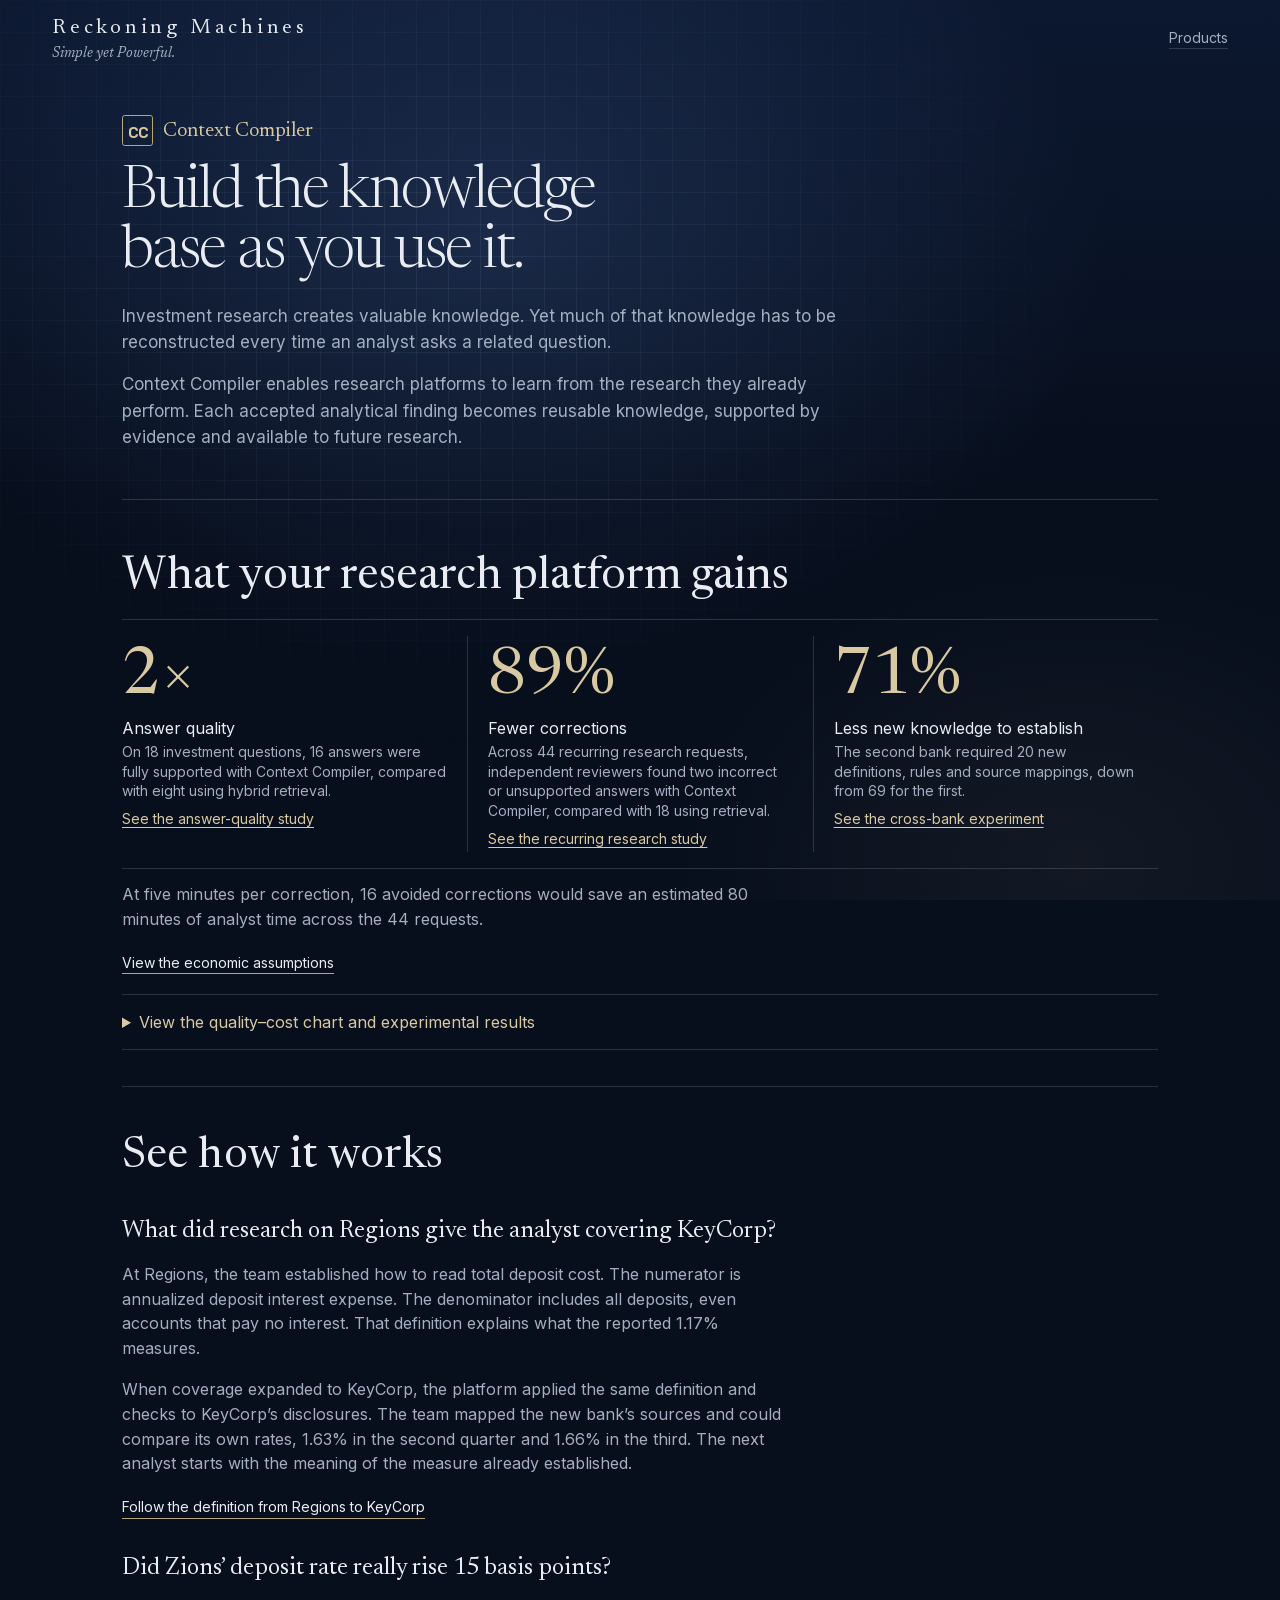
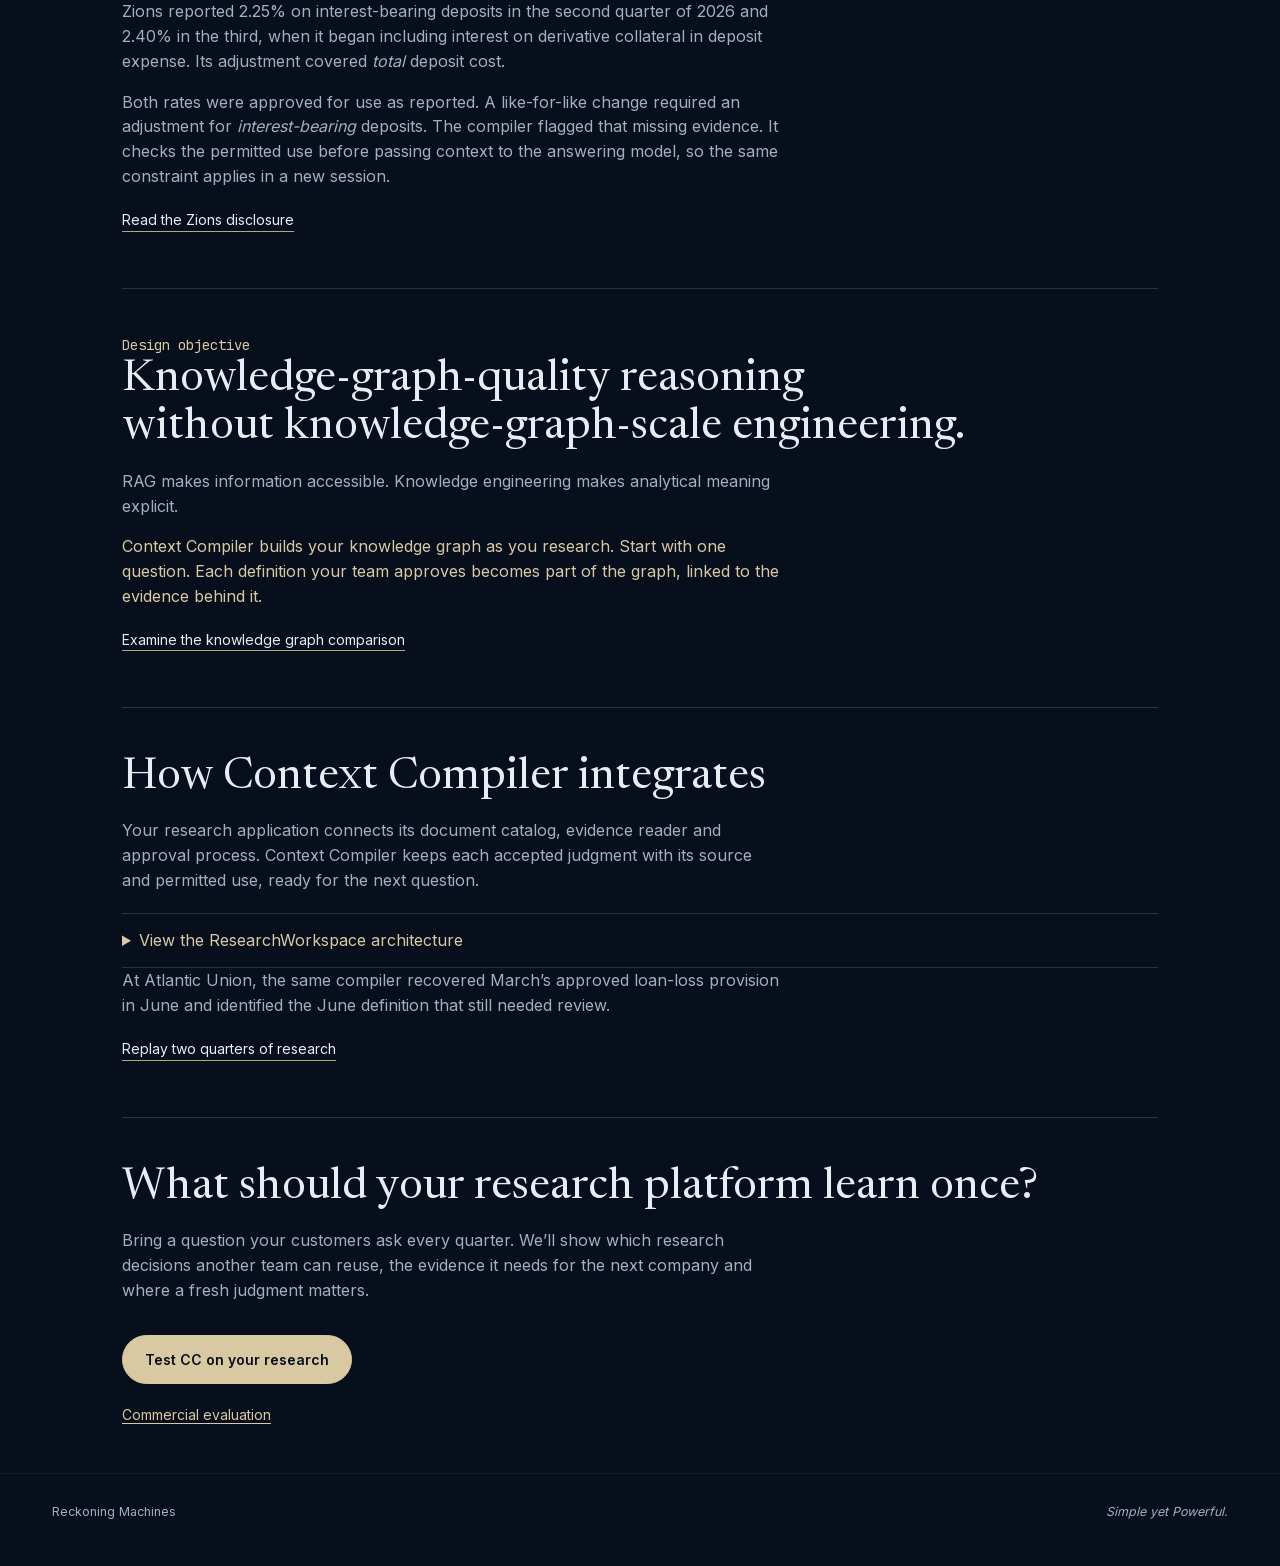
==== compiler/index.html @ 998b1904 "Clarify how accepted research findings become reusable knowledge" ====
<!doctype html>
<html lang="en">
<head>
    <meta charset="utf-8">
    <meta name="viewport" content="width=device-width, initial-scale=1">
    <title>Context Compiler | Reckoning Machines</title>
    <meta name="description" content="Context Compiler keeps the definitions your analysts approve with the evidence behind them, so the next analyst can use that work on a new question.">
    <link rel="canonical" href="https://reckoningmachines.com/compiler/">
    <link rel="stylesheet" href="/styles.css">
    <link rel="stylesheet" href="/compiler/compiler.css?v=graph">
    <link rel="icon" href="/favicon.svg" type="image/svg+xml">
</head>
<body class="compiler-page">
    <a class="skip" href="#main">Skip to content</a>
    <header class="top"><div class="container top-inner">
        <div><a class="wordmark" href="/">Reckoning Machines</a><p class="brand-motto">Simple yet Powerful.</p></div>
        <nav class="top-nav" aria-label="Primary"><a href="/#built">Products</a></nav>
    </div></header>
    <main id="main" class="container compiler-brief">
        <header class="compiler-hero brief-hero" id="platform">
            <p class="compiler-product-name"><span class="cc-mark" aria-hidden="true">cc</span> Context Compiler</p>
            <h1>Build the knowledge base as you use it.</h1>
            <p class="compiler-intro">Investment research creates valuable knowledge. Yet much of that knowledge has to be reconstructed every time an analyst asks a related question.</p>
            <p class="compiler-intro">Context Compiler enables research platforms to learn from the research they already perform. Each accepted analytical finding becomes reusable knowledge, supported by evidence and available to future research.</p>
        </header>

        <section class="compiler-section api-results" id="evidence">
            <h2>What your research platform gains</h2>
            <ul class="benchmark-highlights">
                <li><strong>2×</strong>Answer quality<span>On 18 investment questions, 16 answers were fully supported with Context Compiler, compared with eight using hybrid retrieval. <a href="/compiler/results/#downstream-benchmark">See the answer-quality study</a></span></li>
                <li><strong>89%</strong>Fewer corrections<span>Across 44 recurring research requests, independent reviewers found two incorrect or unsupported answers with Context Compiler, compared with 18 using retrieval. <a href="/compiler/results/#direct-api">See the recurring research study</a></span></li>
                <li id="reuse"><strong>71%</strong>Less new knowledge to establish<span>The second bank required 20 new definitions, rules and source mappings, down from 69 for the first. <a href="/compiler/results/#recurring">See the cross-bank experiment</a></span></li>
            </ul>
            <p>At five minutes per correction, 16 avoided corrections would save an estimated 80 minutes of analyst time across the 44 requests.</p>
            <a class="text-link" href="/compiler/evaluation/#analyst-time">View the economic assumptions</a>
            <details class="method-note">
                <summary>View the quality–cost chart and experimental results</summary>
                <figure class="benchmark">
                    <a href="/compiler/analytical-context-quality-cost.svg"><img src="/compiler/analytical-context-quality-cost.svg" loading="lazy" width="590" height="395" alt="At high reasoning effort, Context Compiler achieved 92% fully supported answers at $0.068 per answer. Retrieval achieved 80% at $0.062 and 78% at $0.095. At medium effort, Context Compiler achieved 86% at $0.054."></a>
                    <figcaption>Four observed configurations. Costs cover model inference only.</figcaption>
                </figure>
                <ul class="data-links"><li><a href="/compiler/results/#analytical-context">Answer quality and inference cost</a></li><li><a href="/compiler/results/#recurring">Cross-bank reuse results</a></li><li><a href="/compiler/playground/">Explore source authority across two banks</a></li></ul>
            </details>
        </section>

        <section class="compiler-section" id="examples">
            <h2>See how it works</h2>
            <h3>What did research on Regions give the analyst covering KeyCorp?</h3>
            <p>At Regions, the team established how to read total deposit cost. The numerator is annualized deposit interest expense. The denominator includes all deposits, even accounts that pay no interest. That definition explains what the reported 1.17% measures.</p>
            <p>When coverage expanded to KeyCorp, the platform applied the same definition and checks to KeyCorp’s disclosures. The team mapped the new bank’s sources and could compare its own rates, 1.63% in the second quarter and 1.66% in the third. The next analyst starts with the meaning of the measure already established.</p>
            <a class="text-link" href="/compiler/playground/?replay=regions-cost-2026-11-22#regions-cost-2026-11-22">Follow the definition from Regions to KeyCorp</a>

            <h3 id="deposit-rates">Did Zions’ deposit rate really rise 15 basis points?</h3>
            <p>Zions reported 2.25% on interest-bearing deposits in the second quarter of 2026 and 2.40% in the third, when it began including interest on derivative collateral in deposit expense. Its adjustment covered <em>total</em> deposit cost.</p>
            <p>Both rates were approved for use as reported. A like-for-like change required an adjustment for <em>interest-bearing</em> deposits. The compiler flagged that missing evidence. It checks the permitted use before passing context to the answering model, so the same constraint applies in a new session.</p>
            <a class="text-link" href="https://www.sec.gov/Archives/edgar/data/109380/000010938026000127/zions-20260930.htm">Read the Zions disclosure</a>
        </section>

        <section class="compiler-section" id="approaches">
            <p class="label">Design objective</p>
            <h2>Knowledge-graph-quality reasoning without knowledge-graph-scale engineering.</h2>
            <p>RAG makes information accessible. Knowledge engineering makes analytical meaning explicit.</p>
            <p class="graph-proposition">Context Compiler builds your knowledge graph as you research. Start with one question. Each definition your team approves becomes part of the graph, linked to the evidence behind it.</p>
            <a class="text-link" href="/compiler/results/#graph">Examine the knowledge graph comparison</a>
        </section>

        <section class="compiler-section" id="knowledge">
            <h2>How Context Compiler integrates</h2>
            <p>Your research application connects its document catalog, evidence reader and approval process. Context Compiler keeps each accepted judgment with its source and permitted use, ready for the next question.</p>
            <details class="method-note">
                <summary>View the ResearchWorkspace architecture</summary>
                <object class="workspace-schematic" type="image/svg+xml" data="/compiler/research-workspace.svg#interface" role="img" aria-label="ResearchWorkspace integration. Research agents call propose() to bind an interpretation to evidence and permitted use. After host approval, admit() validates the decision and persists accepted knowledge under the same domain pack. In a later session, derive() rebuilds native assertions and evidence links. compile() returns approved context for downstream reasoning or identifies a missing definition for further acquisition.">
                    <a href="/compiler/research-workspace.svg">View the ResearchWorkspace interface</a>
                </object>
                <a class="text-link" href="/compiler/how-it-works/#developer-integration">Developer integration</a>
            </details>
            <p id="atlantic-union">At Atlantic Union, the same compiler recovered March’s approved loan-loss provision in June and identified the June definition that still needed review.</p>
            <a class="text-link" href="/compiler/atlantic-union/">Replay two quarters of research</a>
        </section>

        <section class="compiler-section cta-band" id="opportunity">
            <h2>What should your research platform learn once?</h2>
            <p>Bring a question your customers ask every quarter. We’ll show which research decisions another team can reuse, the evidence it needs for the next company and where a fresh judgment matters.</p>
            <a class="brass-button" href="mailto:jedgore@reckoningmachines.com?subject=Context%20Compiler%20evaluation">Test CC on your research</a>
            <ul class="data-links"><li><a href="/compiler/evaluation/">Commercial evaluation</a></li></ul>
        </section>

    </main>
    <footer><div class="container foot-inner"><a href="/">Reckoning Machines</a><em>Simple yet Powerful.</em></div></footer>
</body>
</html>
---- styles.css ----
/* reckoningmachines.com, the company page. The same drafting surface as irisos.dev: a midnight ground, construction
   lines that fade into darkness, the hero lit, everything after it quiet. Brass is used once, on the contact button. */
:root {
    --midnight: #070e1c;
    --midnight-2: #0c1830;
    --ink: #e9edf3;
    --ink-dim: #a3afc0;
    --ink-mute: #66748a;
    --line: rgba(233, 237, 243, 0.16);
    --line-soft: rgba(233, 237, 243, 0.06);
    --construction: rgba(170, 196, 232, 0.10);
    --brass: #d9c9a3;
    --brass-2: #b8a77e;
    --font-serif: 'Newsreader', 'Iowan Old Style', Georgia, 'Times New Roman', serif;
    --font-sans: 'Inter', -apple-system, BlinkMacSystemFont, 'Segoe UI', sans-serif;
    --font-mono: 'JetBrains Mono', ui-monospace, SFMono-Regular, Menlo, monospace;
    --max-w: 1240px;
}
*, *::before, *::after { box-sizing: border-box; margin: 0; padding: 0; }
html { -webkit-text-size-adjust: 100%; overflow-x: clip; scroll-behavior: smooth; }
body {
    font-family: var(--font-sans); color: var(--ink); background: var(--midnight); line-height: 1.55;
    -webkit-font-smoothing: antialiased; min-height: 100vh; position: relative; overflow-x: clip;
}
/* the drafting surface: the grid is masked so it is brightest where the hero copy sits and gone by the first fold */
body::before {
    content: ""; position: fixed; inset: 0; z-index: -2; pointer-events: none;
    background-image: linear-gradient(var(--construction) 1px, transparent 1px), linear-gradient(90deg, var(--construction) 1px, transparent 1px);
    background-size: 32px 32px;
    -webkit-mask-image: radial-gradient(900px 620px at 34% 30%, rgba(0, 0, 0, 0.9), rgba(0, 0, 0, 0.35) 45%, transparent 78%);
    mask-image: radial-gradient(900px 620px at 34% 30%, rgba(0, 0, 0, 0.9), rgba(0, 0, 0, 0.35) 45%, transparent 78%);
}
body::after {
    content: ""; position: fixed; inset: 0; z-index: -3; pointer-events: none;
    background:
        radial-gradient(1000px 700px at 38% 26%, rgba(72, 106, 168, 0.26), transparent 62%),
        radial-gradient(700px 520px at 84% 96%, rgba(217, 201, 163, 0.06), transparent 60%),
        linear-gradient(180deg, var(--midnight-2), var(--midnight) 55%);
}
a { color: inherit; text-decoration: none; }
img { display: block; max-width: 100%; height: auto; }
.container { max-width: var(--max-w); margin: 0 auto; padding: 0 32px; }
.sr-only { position: absolute; width: 1px; height: 1px; overflow: hidden; clip: rect(0 0 0 0); white-space: nowrap; }
.skip { position: absolute; left: -9999px; top: 8px; background: var(--brass); color: var(--midnight); padding: 8px 12px; z-index: 10; }
.skip:focus { left: 12px; }

/* header: quiet */
.top { position: absolute; top: 0; left: 0; right: 0; z-index: 5; }
.top-inner { display: flex; align-items: center; justify-content: space-between; gap: 24px; height: 76px; }
.wordmark { font-family: var(--font-serif); font-size: 21px; letter-spacing: 0.18em; color: var(--ink); white-space: nowrap; }
.brand-motto { font-family: var(--font-serif); font-style: italic; font-size: 14px; line-height: 1.2; color: var(--ink-dim); }
.top-nav { display: flex; align-items: center; gap: 28px; font-size: 13px; color: var(--ink-dim); }
.top-nav a:hover { color: var(--ink); }
.top-nav .cta { border: 1px solid var(--line); padding: 9px 16px; border-radius: 999px; color: var(--ink); }
.top-nav .cta:hover { border-color: var(--brass); color: var(--brass); }

/* hero: lit, high and left */
.hero { padding: 188px 0 96px; overflow-x: clip; }
.hero-copy { max-width: 820px; }
.eyebrow { font-family: var(--font-mono); font-size: 11px; letter-spacing: 0.18em; text-transform: uppercase; color: var(--ink-mute); margin-bottom: 22px; }
.hero .eyebrow { font-family: var(--font-serif); font-style: italic; font-weight: 300; font-size: 18px; letter-spacing: 0.01em; text-transform: none; color: var(--brass-2); }
.hero h1 { font-family: var(--font-serif); font-weight: 300; font-size: clamp(50px, 6.6vw, 96px); line-height: 0.98; letter-spacing: -0.025em; color: var(--ink); }
.lede { margin-top: 28px; max-width: 42ch; font-family: var(--font-serif); font-weight: 300; font-size: clamp(20px, 2vw, 25px); line-height: 1.38; color: var(--ink-dim); }
.hero-detail { margin-top: 16px; max-width: 57ch; color: var(--ink-dim); }
.hero-link { display: inline-block; margin-top: 34px; font-size: 14px; color: var(--ink); border-bottom: 1px solid var(--line); padding-bottom: 3px; }
.hero-link:hover { border-color: var(--brass); color: var(--brass); }

/* the movements after the hero: quiet, one idea each */
.movement { padding: 104px 0; border-top: 1px solid var(--line-soft); }
.movement h2 { font-family: var(--font-serif); font-weight: 300; font-size: clamp(34px, 4.2vw, 56px); line-height: 1.04; letter-spacing: -0.02em; color: var(--ink); max-width: 20ch; }
.movement .intro { margin-top: 22px; max-width: 62ch; font-size: 16.5px; color: var(--ink-dim); }
.movement p { font-size: 16.5px; color: var(--ink-dim); }

/* advisory: two audiences side by side */
.columns { display: grid; grid-template-columns: repeat(2, minmax(0, 1fr)); gap: 40px 56px; margin-top: 56px; }
.column h3 { font-family: var(--font-serif); font-weight: 400; font-size: 24px; letter-spacing: -0.01em; color: var(--ink); padding-top: 18px; border-top: 1px solid var(--line); }
.column p { margin-top: 14px; }

/* point of view: a paragraph and one line set apart */
.pov-body { margin-top: 26px; max-width: 68ch; }
.pull { margin-top: 44px; padding: 28px 0 0 28px; border-left: 1px solid var(--brass-2); max-width: 30ch;
    font-family: var(--font-serif); font-weight: 300; font-style: italic; font-size: clamp(24px, 2.6vw, 34px); line-height: 1.25; color: var(--ink); }

/* writing: recent posts as a ruled list */
.posts { list-style: none; margin-top: 48px; border-top: 1px solid var(--line); }
.posts li { border-bottom: 1px solid var(--line-soft); }
.posts a { display: grid; grid-template-columns: 120px minmax(0, 1fr); gap: 8px 32px; padding: 22px 0; align-items: baseline; }
.posts a:hover .post-title { color: var(--brass); }
.post-date { font-family: var(--font-mono); font-size: 11px; letter-spacing: 0.14em; text-transform: uppercase; color: var(--ink-mute); }
.post-title { font-family: var(--font-serif); font-weight: 400; font-size: 23px; letter-spacing: -0.01em; line-height: 1.2; color: var(--ink); transition: color 0.15s; }
.post-sub { grid-column: 2; font-size: 15px; color: var(--ink-dim); margin-top: 2px; }
.posts-link { display: inline-block; margin-top: 28px; font-size: 14px; color: var(--ink); border-bottom: 1px solid var(--line); padding-bottom: 3px; }
.posts-link:hover { border-color: var(--brass); color: var(--brass); }

/* the worked inquiry lives on its own page, linked from Writing */
.case-hero { padding: 152px 0 80px; }
.case-hero .container { max-width: 1050px; }
.case-back { display: inline-block; margin-bottom: 52px; font-size: 13px; color: var(--ink-dim); border-bottom: 1px solid var(--line); padding-bottom: 3px; }
.case-back:hover { color: var(--brass); border-color: var(--brass); }
.case-hero h1 { max-width: 20ch; font-family: var(--font-serif); font-weight: 300; font-size: clamp(46px, 6vw, 82px); line-height: 1.02; letter-spacing: -0.025em; }
.case-nowrap { white-space: nowrap; }
.case-lede { max-width: 62ch; margin-top: 28px; font-family: var(--font-serif); font-size: clamp(21px, 2vw, 26px); line-height: 1.38; color: var(--ink-dim); }
.case-note { max-width: 62ch; margin-top: 24px; font-size: 13px; color: var(--ink-mute); }
.case-section { padding: 80px 0; border-top: 1px solid var(--line-soft); }
.case-prose { max-width: 760px; }
.case-prose h2 { max-width: 20ch; font-family: var(--font-serif); font-weight: 300; font-size: clamp(34px, 4vw, 52px); line-height: 1.08; letter-spacing: -0.02em; }
.case-prose p:not(.eyebrow) { margin-top: 22px; font-size: 16.5px; color: var(--ink-dim); }
.case-images { display: grid; grid-template-columns: repeat(2, minmax(0, 1fr)); gap: 32px; margin-top: 48px; }
.case-figure { min-width: 0; overflow: hidden; border: 1px solid var(--line); border-radius: 3px; background: #f3f1ea; }
.case-figure img { width: 100%; }
.case-figure figcaption { min-height: 130px; padding: 18px 20px 20px; background: var(--midnight-2); font-size: 14px; color: var(--ink-dim); }
.case-figure figcaption span { display: block; margin-bottom: 8px; font-family: var(--font-mono); font-size: 10.5px; letter-spacing: 0.12em; text-transform: uppercase; color: var(--ink-mute); }
.case-questions { display: grid; grid-template-columns: repeat(2, minmax(0, 1fr)); gap: 44px 64px; margin-top: 52px; }
.case-questions > div { border-top: 1px solid var(--line); padding-top: 20px; }
.case-questions h3 { font-family: var(--font-serif); font-size: 25px; font-weight: 400; }
.case-questions ol { margin-top: 16px; padding-left: 26px; color: var(--ink-dim); }
.case-questions li { padding-left: 4px; margin-bottom: 14px; font-size: 15.5px; }
.case-questions li::marker { font-family: var(--font-mono); font-size: 12px; color: var(--brass-2); }
.case-close { max-width: 760px; margin-top: 52px; padding-left: 24px; border-left: 1px solid var(--brass-2); font-size: 17px; color: var(--ink-dim); }
.case-close strong { color: var(--ink); font-weight: 600; }

/* built here: two cards, each with one plate */
.cards { display: grid; grid-template-columns: repeat(2, minmax(0, 1fr)); gap: 48px 40px; margin-top: 56px; }
.compiler-feature h3, .card h3 { font: 400 clamp(32px, 3.2vw, 44px)/1.1 var(--font-serif); }
.card h3 { margin-top: 26px; }
.card p { margin-top: 12px; }
.card .card-tagline { font-family: var(--font-serif); font-weight: 400; font-size: 24px; line-height: 1.2; color: var(--ink); }
.card-list { list-style: none; margin-top: 12px; padding: 0; }
.card-list li { position: relative; padding-left: 18px; margin-top: 8px; }
.card-list li::before { content: ""; position: absolute; left: 0; top: 0.62em; width: 6px; height: 6px; border-radius: 50%; background: var(--brass); }
.card-steps li { padding-left: 0; }
.card-steps li::before { display: none; }
.card-steps .step { display: block; font-family: var(--font-mono); font-size: 11px; letter-spacing: 0.14em; text-transform: uppercase; color: var(--ink-mute); margin-bottom: 2px; }
.status { margin-top: 14px; font-family: var(--font-mono); font-size: 11px; letter-spacing: 0.14em; text-transform: uppercase; color: var(--ink-mute); }
.card p a { border-bottom: 1px solid var(--line); padding-bottom: 1px; }
.card p a:hover { border-color: var(--brass); color: var(--brass); }
.card-link { display: inline-block; margin-top: 16px; margin-right: 24px; font-size: 14px; color: var(--ink); border-bottom: 1px solid var(--line); padding-bottom: 3px; }
.card-link:hover { border-color: var(--brass); color: var(--brass); }

/* the plate: a cream frame around a real screenshot, lit from behind */
.plate { position: relative; border: 1px solid var(--line); background: #f3f1ea; border-radius: 3px; overflow: hidden;
    box-shadow: 0 0 0 1px rgba(7, 14, 28, 0.6), 0 40px 100px rgba(0, 0, 0, 0.55), 0 0 80px rgba(120, 150, 210, 0.10); }
.plate-window { overflow: hidden; }
.plate-window img { width: 100%; height: 100%; object-fit: cover; object-position: left top; }
.plate-iris .plate-window { aspect-ratio: 3454 / 1540; }
.plate-arh .plate-window { aspect-ratio: 3366 / 1500; }
.plate-label { display: flex; justify-content: space-between; gap: 16px; padding: 10px 16px; background: var(--midnight-2); border-top: 1px solid var(--line-soft);
    font-family: var(--font-mono); font-size: 10.5px; letter-spacing: 0.18em; text-transform: uppercase; color: var(--ink-mute); }

/* about and contact */
.about-grid { display: grid; grid-template-columns: 168px minmax(0, 1fr); gap: 28px 44px; align-items: center; margin-top: 36px; }
.portrait { width: 168px; height: 168px; border-radius: 50%; border: 1px solid var(--line); box-shadow: 0 0 0 6px rgba(233, 237, 243, 0.03), 0 24px 60px rgba(0, 0, 0, 0.5); }
.about-body { max-width: 62ch; }
.contact-body { margin-top: 22px; max-width: 54ch; }
.brass-button { display: inline-block; margin-top: 32px; font-size: 14px; font-weight: 600; color: var(--midnight); background: var(--brass); border: 1px solid var(--brass); border-radius: 999px; padding: 13px 22px; white-space: nowrap; }
.brass-button:hover { background: #e8dcbf; }

/* footer */
footer { border-top: 1px solid var(--line-soft); padding: 28px 0 44px; font-size: 12.5px; color: var(--ink-mute); }
.foot-inner { display: flex; flex-wrap: wrap; justify-content: space-between; gap: 12px 24px; }
.foot-links { display: flex; flex-wrap: wrap; gap: 22px; }
.foot-links a:hover { color: var(--ink); }

@media (max-width: 900px) {
    .columns, .cards { grid-template-columns: minmax(0, 1fr); }
    .case-images { grid-template-columns: minmax(0, 1fr); }
    .hero { padding: 150px 0 80px; }
    .movement { padding: 84px 0; }
}
@media (max-width: 640px) {
    .container { padding: 0 20px; }
    .top-inner { height: 64px; }
    .top-nav { gap: 14px; font-size: 12px; }
    .top-nav .anchor { display: none; }
    .wordmark { font-size: 17px; letter-spacing: 0.14em; }
    .hero { padding: 118px 0 64px; }
    .hero h1 { font-size: clamp(40px, 12vw, 56px); }
    .movement { padding: 64px 0; }
    .pull { padding-left: 20px; }
    .about-grid { grid-template-columns: minmax(0, 1fr); gap: 24px; }
    .portrait { width: 128px; height: 128px; }
    .posts a { grid-template-columns: minmax(0, 1fr); gap: 6px; padding: 18px 0; }
    .post-sub { grid-column: 1; }
    .post-title { font-size: 20px; }
    .plate-iris .plate-window, .plate-arh .plate-window { aspect-ratio: 4 / 3; }
    .plate-label { flex-direction: column; gap: 2px; }
    .brass-button { display: block; text-align: center; }
    .case-hero { padding: 118px 0 64px; }
    .case-back { margin-bottom: 42px; }
    .case-section { padding: 64px 0; }
    .case-questions { grid-template-columns: minmax(0, 1fr); gap: 28px; }
    .case-figure figcaption { min-height: 0; }
}
@media (prefers-reduced-motion: no-preference) {
    .hero-copy { animation: rise 0.9s cubic-bezier(0.2, 0.7, 0.2, 1) both; }
    @keyframes rise { from { opacity: 0; transform: translateY(14px); } to { opacity: 1; transform: none; } }
}

/* Feature the compiler above the two product workspaces. */
.compiler-feature {
    display: grid; grid-template-columns: minmax(0, 0.85fr) minmax(0, 1.65fr); align-items: center;
    gap: clamp(24px, 3.5vw, 48px); border-block: 1px solid var(--line); padding: 40px 0; margin-top: 40px;
}
.compiler-feature h3 a:hover { color: var(--brass); }
.compiler-copy p { margin-top: 14px; }
.compiler-copy .compiler-tagline { margin-top: 5px; font: italic 400 24px/1.2 var(--font-serif); color: var(--brass); }
.compiler-drawing { border: 1px solid var(--line); border-radius: 3px; background: #091828; }
.compiler-drawing > a, .compiler-drawing img { display: block; width: 100%; }
.compiler-drawing > a { cursor: zoom-in; }
.compiler-stages { display: grid; grid-template-columns: repeat(3, minmax(0, 1fr)); border-block: 1px solid var(--line); }
.compiler-stages > div { padding: 16px clamp(12px, 1.4vw, 20px); }
.compiler-stages > div + div { border-left: 1px solid var(--line); }
.compiler-stages dt { font: 500 14px/1.4 var(--font-mono); text-transform: uppercase; letter-spacing: 0.06em; color: var(--brass); }
.compiler-stages dd { margin-top: 6px; font-size: 15px; line-height: 1.45; color: var(--ink); }
.compiler-drawing .compiler-caption { padding: 16px clamp(12px, 1.4vw, 20px); font-size: 15px; }
.compiler-caption strong, .compiler-caption code { color: var(--ink); }
.compiler-caption code { font: 14px var(--font-mono); }
@media (max-width: 900px) {
    .compiler-feature { grid-template-columns: 1fr; gap: 24px; }
    .compiler-copy { max-width: 66ch; }
}
@media (max-width: 540px) {
    .compiler-stages { grid-template-columns: 1fr; }
    .compiler-stages > div { display: grid; grid-template-columns: 8ch minmax(0, 1fr); align-items: baseline; gap: 18px; padding: 12px 14px; }
    .compiler-stages > div + div { border-left: 0; border-top: 1px solid var(--line-soft); }
    .compiler-stages dd { margin: 0; }
}
---- compiler/compiler.css ----
@import url("/fonts/fonts.css");

.compiler-page main { max-width: 1100px; }
.compiler-page .top-nav { font-size: 14px; }
.compiler-page .top-nav a, .demo-nav a { border-bottom: 1px solid var(--line); }
.compiler-hero, .demo-hero { padding: 152px 0 64px; }
.compiler-page h1, .compiler-page h2, .compiler-page h3 { font-family: var(--font-serif); font-weight: 400; }
.compiler-page h1 { max-width: 21ch; font-size: clamp(46px, 7vw, 88px); font-weight: 300; line-height: 1.03; letter-spacing: -0.035em; }
.compiler-deck { font: italic 300 clamp(24px, 3vw, 37px)/1.18 var(--font-serif); color: var(--brass); margin: 20px 0 28px; max-width: 35ch; }
.compiler-intro, .compiler-section p, .demo-controls p, .result-note { color: var(--ink-dim); max-width: 66ch; }
.compiler-section .graph-proposition { color: var(--brass); }
.compiler-intro { margin-top: 16px; font-size: 17px; }
.compiler-section { padding: 46px 0 56px; border-top: 1px solid var(--line); }
.compiler-section h2, .demo-output h2 { font-size: clamp(32px, 4vw, 44px); line-height: 1.1; }
.cc-hero { display: grid; grid-template-columns: 1fr 1fr; gap: 3rem; align-items: center; }
.cc-hero h1 { font-size: clamp(32px, 4vw, 46px); }
.cc-mark { display: block; font: 500 clamp(72px, 8vw, 108px)/1 var(--font-mono); letter-spacing: -.07em; }
.cc-example { border-left: 1px solid var(--line); padding-left: 2rem; }
.cc-example h2 { margin: .65rem 0; font-size: clamp(26px, 3vw, 36px); line-height: 1.1; }
.cc-example p, .cc-stages span { color: var(--ink-dim); }
.cc-explanation > p { margin-top: 1rem; }
.cc-explanation strong { color: var(--ink); }
.cc-stages { list-style: none; display: flex; gap: 1.8rem; margin-block: 2rem; padding-block: 1.2rem; border-block: 1px solid var(--line); }
.cc-stages li { position: relative; flex: 1; min-width: 0; }
.cc-stages li + li::before { content: ""; position: absolute; left: -1.25rem; top: .55em; width: .42rem; height: .42rem; border-top: 1px solid var(--brass); border-right: 1px solid var(--brass); transform: rotate(45deg); }
.cc-stages strong, .cc-stages span { display: block; }
.cc-stages strong { font-weight: 600; line-height: 1.3; }
.cc-stages span { margin-top: .35rem; font-size: .875rem; }
@media (max-width: 800px) {
    .cc-hero { grid-template-columns: 1fr; gap: 2rem; }
    .cc-example { border-left: 0; border-top: 1px solid var(--line); padding: 1.5rem 0 0; }
    .cc-stages { flex-direction: column; gap: 1.5rem; }
    .cc-stages li + li::before { left: .15rem; top: -1rem; transform: rotate(135deg); }
}
.demo-links, .frontier { display: grid; grid-template-columns: repeat(2, minmax(0, 1fr)); gap: 36px; }
.demo-links { margin-top: 28px; }
.demo-links a { display: flex; flex-direction: column; align-items: flex-start; padding: 24px; background: var(--line-soft); border-top: 1px solid var(--brass-2); }
.demo-links a:hover { background: rgba(233, 237, 243, 0.09); }
.demo-links h3 { margin: 16px 0 10px; font-size: 30px; line-height: 1.15; }
.demo-links p { flex: 1; }
.compiler-page .label { font: 14px/1.5 var(--font-mono); color: var(--brass); }
.text-link { display: inline-block; margin-top: 20px; border-bottom: 1px solid var(--brass-2); font-size: 14px; }
.text-link:hover, .demo-nav a:hover { color: var(--brass); }
.frontier .label { margin-top: 12px; }
.sufficiency { display: grid; grid-template-columns: minmax(0, 3fr) minmax(0, 2fr); align-items: center; gap: 2.5rem; margin-top: 1.75rem; }
.sufficiency img { width: 100%; }
.sufficiency p + p { margin-top: .8rem; }
.sufficiency .credit { font-size: .875rem; }
.demo-hero { padding-bottom: 36px; }
.demo-hero h1 { font-size: clamp(42px, 5.7vw, 68px); margin: 16px 0; }
.demo-workbench { display: grid; grid-template-columns: minmax(195px, 1fr) minmax(0, 2.2fr); gap: 36px; border-block: 1px solid var(--line); padding: 32px 0; }
.demo-controls fieldset { border: 0; min-width: 0; }
.demo-controls legend { font: 400 26px/1.2 var(--font-serif); margin-bottom: 18px; }
.demo-controls label { display: flex; align-items: baseline; gap: 10px; padding: 8px 0; cursor: pointer; }
.demo-controls input { accent-color: var(--brass); }
.demo-controls input:checked + span { color: var(--brass); }
.demo-controls p { margin-top: 20px; }
.demo-output { min-width: 0; border-left: 1px solid var(--line); padding-left: 32px; }
.demo-output h2 { margin: 6px 0 10px; }
.demo-output h3 { font-size: 23px; margin: 24px 0 8px; }
.demo-output details { border-top: 1px solid var(--line); }
.demo-output summary { display: grid; grid-template-columns: 12px 1fr auto; gap: 10px; align-items: baseline; padding: 12px 0; cursor: pointer; }
.demo-output summary small { display: block; color: var(--ink-dim); font: 13px/1.5 var(--font-mono); }
.demo-output summary strong { color: var(--brass); font-weight: 500; }
.citation { padding: 16px; background: var(--line-soft); margin-bottom: 16px; overflow-wrap: anywhere; }
.citation code { display: block; color: var(--ink-dim); font: 13px/1.5 var(--font-mono); margin: 6px 0; }
.citation blockquote { padding-left: 12px; border-left: 2px solid var(--brass-2); }
.demo-output button { font: inherit; padding: 5px 12px; cursor: pointer; }
.demo-nav { display: flex; flex-wrap: wrap; gap: 24px; padding: 28px 0 52px; font-size: 14px; }
@media (max-width: 700px) {
    .sufficiency { grid-template-columns: 1fr; gap: 1rem; }
    .compiler-hero, .demo-hero { padding-top: 112px; }
    .demo-links, .frontier, .demo-workbench { grid-template-columns: 1fr; gap: 20px; }
    .demo-output { border-left: 0; border-top: 1px solid var(--line); padding: 22px 0 0; }
    .demo-output summary { grid-template-columns: 12px 1fr; }
    .demo-output summary strong { grid-column: 2; }
    .compiler-page .top-inner { gap: 8px; }
}

/* The exhibit uses the same paper, ink and brass as the company pages. */
.compiler-page { --ink-mute: #a3afc0; }
.compiler-page :focus-visible { outline: 3px solid var(--brass); outline-offset: 3px; }
.compiler-page h1, .compiler-page h2, .compiler-page h3 { text-wrap: balance; }
.compiler-hero h1 { margin: .3em 0; }
.research-hero { padding: clamp(96px, 9vw, 120px) 0 28px; }
.research-hero h1 { font-size: clamp(38px, 5.2vw, 68px); max-width: 26ch; }
.benchmark-highlights { display: grid; grid-template-columns: repeat(3, minmax(0, 1fr)); gap: clamp(.65rem, 3vw, 2rem); max-width: 48rem; margin: 1.5rem 0 .8rem; padding: 1rem 0; list-style: none; border-block: 1px solid var(--line); }
.benchmark-highlights li, .benchmark-scope { color: var(--ink-dim); font-size: .875rem; line-height: 1.4; }
.benchmark-highlights strong { display: block; font: 400 clamp(28px, 3.3vw, 44px)/1.2 var(--font-serif); color: var(--ink); }
.benchmark-scope { max-width: 78ch; }
.research-links { margin-bottom: 1.5rem; }
.research-hero + .compiler-section { padding-top: 24px; }
.buyer-hero h1 { font-size: clamp(32px, 4vw, 46px); }
.buyer-hero h2 { max-width: 38ch; font-size: clamp(24px, 3vw, 34px); line-height: 1.15; }
.technical-evidence { padding-block: 1rem; }
.technical-evidence > details > summary { color: var(--brass); }
.technical-evidence > details > h2 { margin-top: 1.5rem; }
.compiler-section h3 { margin: 1.3em 0 .5em; font-size: 1.5rem; }
.compiler-section p + p, .compiler-section h2 + p { margin-top: 1em; }
.status, .change { margin: 1rem 0; color: var(--ink-dim); }
.cta-band { padding-bottom: 3rem; }
.checks, .demo-output ul, .exhibit ul { padding-left: 1.3em; }
.checks { max-width: 66ch; margin-block: 1rem; }
.checks li, .demo-output li, .exhibit li { padding-block: .35em; }
.checks a, .relationships a, .static-states a { text-decoration: underline; text-underline-offset: .2em; }
.exhibit { display: grid; grid-template-columns: minmax(12rem, 1fr) minmax(7rem, .45fr) minmax(0,2fr); gap: 1.6rem; margin-top: 1.5rem; border-block: 1px solid var(--line); padding-block: 1rem; }
.exhibit h3 { margin-top: 0; }
.process { align-self: center; color: var(--brass); font-family: var(--font-mono); font-size: .875rem; }
.compiler-page table { width: 100%; border-collapse: collapse; text-align: left; font-size: 1rem; }
.architecture-comparison { max-width: 54rem; margin-block: 1.5rem; }
.architecture-comparison caption { margin-bottom: .65rem; text-align: left; color: var(--ink-dim); font-size: .875rem; }
.architecture-comparison th:first-child { width: 30%; }
.architecture-comparison td { color: var(--ink-dim); }
#approaches { container-type: inline-size; }
.architecture-flows { display: block; width: 100%; max-width: 39rem; height: 290px; margin-top: 1.75rem; }
@container (max-width: 550px) {
    .architecture-flows { height: 342px; }
}
.pilot-results { max-width: 46rem; margin-block: 1.25rem; font-variant-numeric: tabular-nums; }
.pilot-results thead th:first-child { width: 52%; }
.pilot-results :is(th, td):not(:first-child) { text-align: right; }
.pilot-results td { white-space: nowrap; }
.compiler-page th, .compiler-page td { border-bottom: 1px solid var(--line); padding: .65em .4em; vertical-align: top; overflow-wrap: anywhere; }
.compiler-page th { font-weight: 500; }
.compiler-page thead th, .compiler-page small { font: .875rem/1.4 var(--font-sans); color: var(--ink-dim); }
.compiler-page small { display: block; margin-top: .25em; }
.compiler-page code, .compiler-page blockquote { overflow-wrap: anywhere; white-space: pre-wrap; }
#python-interface pre { margin: 1.2rem 0; max-width: 48rem; overflow-x: auto; padding: 1.25rem; border: 1px solid var(--line); border-left: 2px solid var(--brass); background: #091828; }
#python-interface code { white-space: pre; overflow-wrap: normal; font: .875rem/1.5 var(--font-mono); }
.compiler-page details > summary { cursor: pointer; padding-block: .55rem; }
.demo-controls { display: grid; gap: 1.25rem; }
.demo-controls label { font-weight: 600; }
.demo-controls [hidden], [hidden] { display: none !important; }
.record-state { scroll-margin-top: 1rem; }
html:not(.interactive) .record-state:not(#S4) { display: none; }
html:not(.interactive) #states:has(:target) .record-state { display: none; }
html:not(.interactive) #states .record-state:target, html:not(.interactive) #states .record-state:has(:target) { display: block; }
.interactive .static-states { display: none; }
.decision { margin-block: 1rem; padding-left: 1rem; border-left: 2px solid var(--brass); }
.points { display: flex; flex-wrap: wrap; gap: .55rem; }
.point { flex: 1 1 7rem; min-width: 0; }
.demo-output details summary { display: list-item; }
.point summary strong { font: 500 1rem/1.4 var(--font-mono); }
.point summary span { font-size: .875rem; color: var(--ink-dim); }
.citation { margin-top: .5rem; }
.citation h5 { font: 500 1rem/1.4 var(--font-sans); }
.relationships, .inventory { margin-top: 1.5rem; }
.benchmark { margin-block: 1.5rem; }
.compiler-section .yield-highlight { color: #ffeba3; }
.benchmark img { display: block; width: 100%; max-width: 48rem; height: auto; margin-bottom: .75rem; }
.benchmark figcaption { color: var(--brass); }
.results-report .benchmark img { max-width: 100%; }
.results-report .result-table { margin-block: 1.5rem; overflow-x: auto; }
.result-table table { max-width: 54rem; font-variant-numeric: tabular-nums; }
.result-table caption { margin-bottom: .65rem; color: var(--ink-dim); text-align: left; }
.result-table :is(th, td):not(:first-child) { text-align: right; }
.result-table td { white-space: nowrap; }
@media (max-width: 760px) {
    .exhibit { grid-template-columns: minmax(0,1fr); }
    .compiler-page .container { padding-inline: 1rem; }
    .compiler-page .top-nav { text-align: right; }
    .compiler-page .wordmark { font-size: 1rem; }
    .compiler-page .evidence-table th { width: 41%; }
}

.demo-controls legend { margin-bottom: .35rem; font-size: 1.25rem; }
.demo-controls .choices label { font-weight: 400; padding: .2rem 0; }
.demo-controls fieldset:disabled .choices { color: var(--ink-dim); }
.demo-controls .choices input:focus-visible + span { outline: 2px solid var(--brass); outline-offset: 2px; }

.figure-link { text-decoration: underline; text-underline-offset: .2em; }
html:has(.compiler-page) { scroll-behavior: auto; }

/* Direct-API brief. The plotted sheets use the paper, ink and brass of the drawing. */
.brief-hero { padding: clamp(7rem, 9vw, 8rem) 0 3rem; }
.brief-hero h1 { font-size: clamp(3rem, 4.6vw, 4rem); max-width: 19ch; }
.brief-hero .compiler-product-name {
    display: flex;
    align-items: center;
    gap: .5em;
    color: var(--brass);
    font: 400 1.25rem/1.2 var(--font-serif);
}
.compiler-product-name .cc-mark {
    display: grid;
    place-items: center;
    flex: none;
    width: 1.55em;
    height: 1.55em;
    border: 1px solid var(--brass-2);
    border-radius: .14em;
    color: var(--brass);
    font-size: 1em;
}
.compiler-brief .compiler-deck { max-width: 45ch; font-size: clamp(1.35rem, 2.3vw, 1.85rem); }
.brief-hero .objective-label { margin-top: 1.5rem; }
.brief-hero .objective-label + .compiler-deck { margin-top: .35rem; }
.compiler-brief .quality-pair { max-width: 38rem; border-block: 1px solid var(--line); margin-block: 1rem; }
.compiler-brief #evidence h3 { margin-top: 2rem; font-size: clamp(1.55rem, 3vw, 2rem); line-height: 1.2; }
.research-questions { max-width: 66ch; margin-top: 1.25rem; padding-left: 1.2rem; border-left: 2px solid var(--brass-2); }
.research-questions dt { margin-top: 1rem; font-weight: 600; }
.research-questions dd { margin-top: .25rem; color: var(--ink-dim); }
.blueprint { border: 1px solid var(--line); background: #091828; }
.blueprint img { width: 100%; }
.blueprint figcaption { padding: .9rem 1.2rem; font-size: .875rem; color: var(--ink-dim); border-top: 1px solid var(--line); }
.api-results { padding-bottom: 2.25rem; }
.api-results .benchmark-highlights { max-width: none; margin-top: .75rem; gap: 0; }
.api-results li { padding: .25rem 1.25rem; color: var(--ink); font-size: 1rem; }
.api-results li:first-child { padding-left: 0; }
.api-results li + li { border-left: 1px solid var(--line); }
.api-results strong { font-size: clamp(2.5rem, 5vw, 4rem); color: var(--brass); font-variant-numeric: lining-nums; }
.api-results li span { display: block; color: var(--ink-dim); font-size: .875rem; margin-top: .2rem; }
.api-results .benchmark-scope { max-width: 90ch; }
.frontier-reading { display: grid; grid-template-columns: 1.15fr 1fr; align-items: center; gap: clamp(1.5rem, 4vw, 3rem); margin-block: 1.4rem; }
.paper-chart { min-width: 0; color: #23374c; background: #f5f2e9; border: 1px solid #d8d2c5; }
.paper-chart img { width: 100%; height: auto; }
.paper-chart figcaption, .compiler-page .paper-chart p { padding: .85rem 1.15rem 1rem; max-width: none; font-size: .9375rem; border-top: 1px solid #d8d2c5; color: #384a58; }
.compiler-page .paper-chart h3 { margin: 0; padding: 1.25rem 1.15rem 0; font-size: clamp(1.5rem, 3vw, 1.85rem); }
.method-note { margin-top: 1.25rem; border-block: 1px solid var(--line); padding-block: .35rem; }
.method-note summary { color: var(--brass); }
.method-note[open] { padding-bottom: 1rem; }
.method-note p { margin-top: .8rem; }
.data-links { display: flex; flex-wrap: wrap; gap: .7rem 1.5rem; list-style: none; margin-top: 1.2rem; color: var(--brass); font-size: .875rem; }
.data-links a { text-decoration: underline; text-underline-offset: .23em; }
.economics { margin-top: 1.5rem; }
.chart-key { display: flex; flex-wrap: wrap; gap: .7rem 1.5rem; padding: .7rem 1.15rem; font-size: .875rem; background: #f5f2e9; color: #23374c; border-bottom: 1px solid #d8d2c5; }
.chart-key span { display: inline-flex; align-items: center; gap: .5rem; }
.chart-key span::before { content: ""; width: 1.75rem; border-top: 3px solid #8c581d; }
.chart-key span + span::before { border-top: 3px dashed #23374c; }
.cost-panels { display: grid; grid-template-columns: 1fr 1fr; gap: 1px; background: #c9c3b5; }
.cost-panels > div { border: 0; }
.compiler-page .cost-panels .paper-chart p { border: 0; padding-top: 0; }
.economics figcaption { margin-top: .85rem; color: var(--ink-dim); max-width: 88ch; font-size: .9375rem; }
.compiler-brief .cc-stages { padding-left: 0; }
.knowledge-layers {
    display: grid;
    grid-template-columns: repeat(4, minmax(0, 1fr));
    gap: clamp(1rem, 2vw, 2rem);
    margin-top: 1.75rem;
}
.knowledge-layers > div {
    padding-top: .9rem;
    border-top: 2px solid var(--brass-2);
}
.knowledge-layers dt { font: 400 1.75rem/1.2 var(--font-serif); }
.knowledge-layers dd { margin: .75rem 0 0; color: var(--ink-dim); }
.knowledge-layers strong { display: block; margin-bottom: .4rem; color: var(--ink); font-weight: 600; }
.compiler-section .research-loop { margin-top: 1.5rem; max-width: 78ch; padding-left: 1rem; border-left: 2px solid var(--brass-2); }
.research-loop strong { color: var(--brass); }
@media (max-width: 900px) {
    .knowledge-layers { grid-template-columns: repeat(2, minmax(0, 1fr)); }
}
@media (max-width: 540px) {
    .knowledge-layers { grid-template-columns: 1fr; }
}
@media (max-width: 760px) {
    .frontier-reading { grid-template-columns: 1fr; }
    .brief-hero { padding: 6.3rem 0 2rem; }
    .brief-hero h1 { max-width: 19ch; }
    .blueprint { max-width: 36rem; }
    .cost-panels { grid-template-columns: 1fr; }
    .api-results .benchmark-highlights { grid-template-columns: 1fr; padding: 0; }
    .api-results li, .api-results li:first-child { padding: .7rem 0; display: grid; grid-template-columns: 7.5rem 1fr; align-items: center; }
    .api-results li + li { border-left: 0; border-top: 1px solid var(--line); }
    .api-results strong { grid-row: span 2; }
    .api-results li span { grid-column: 2; }
}
.api-results h2 { margin: .45rem 0 1rem; font-size: clamp(2rem, 3.5vw, 3rem); line-height: 1.12; }
.quality-sheet { padding: clamp(1.15rem, 2.5vw, 2rem); border-top: 2px solid var(--brass); border-bottom: 1px solid var(--line); background: #0c192b; }
.quality-sheet h2 { font-size: clamp(1.65rem, 2.4vw, 2.2rem); line-height: 1.1; }
.quality-pair { display: grid; grid-template-columns: 1fr 1fr; gap: 1rem; padding-block: 1.5rem; }
.quality-pair dt { font: .875rem/1.4 var(--font-mono); }
.quality-pair strong { display: block; margin: .5rem 0 .2rem; font: 400 clamp(2.5rem, 4.7vw, 4.5rem)/1 var(--font-serif); font-variant-numeric: lining-nums; }
.quality-pair > div:first-child strong { color: var(--brass); }
.quality-pair span, .quality-sheet p { font-size: .875rem; color: var(--ink-dim); }
.quality-sheet p { padding-top: .8rem; border-top: 1px solid var(--line); }
.yield-ledger { margin-block: 2rem; }
.yield-ledger caption { color: var(--ink); }
.yield-ledger p { margin-top: .75rem; font-size: .9375rem; }
.compiler-brief .blueprint { max-width: 48rem; margin-top: 1.5rem; }
@media (max-width: 540px) {
    .yield-ledger table, .yield-ledger thead th { font-size: .875rem; }
}

.buyer-context { border-left: 1px solid var(--brass); padding-left: 1.5rem; color: var(--ink-dim); }
.buyer-context p + p { margin-top: 1rem; }
@media (max-width: 760px) {
    .buyer-context { padding-left: 1rem; }
}

#knowledge { container-type: inline-size; }
.workspace-schematic { display: block; width: 100%; max-width: 48rem; height: 326px; margin-top: 1.75rem; }
@container (max-width: 640px) {
    .workspace-schematic { height: 468px; }
}
#atlantic-union h2 { color: var(--brass); }
.admission-results {
    display: grid;
    grid-template-columns: repeat(3, minmax(0, 1fr));
    gap: 1rem;
    max-width: 48rem;
    margin-block: 1.25rem;
    padding-block: 1rem;
    border-block: 1px solid var(--line);
}
.admission-results div { display: flex; flex-direction: column-reverse; justify-content: end; }
.admission-results dt { color: var(--ink-dim); font-size: .875rem; line-height: 1.3; }
.admission-results dd { margin-bottom: .35rem; font: 400 clamp(1.9rem, 4vw, 3rem)/1.1 var(--font-serif); white-space: nowrap; }
.admission-results dd span { color: var(--brass-2); font-size: .7em; }
@media (max-width: 540px) {
    .admission-results { grid-template-columns: 1fr; gap: .55rem; }
    .admission-results div { flex-direction: row-reverse; justify-content: flex-end; align-items: baseline; gap: 1rem; }
    .admission-results dd { flex: 0 0 6rem; margin: 0; }
}

#evidence .benchmark-highlights a {
    display: block;
    margin-top: .5rem;
    color: var(--brass);
    text-decoration: underline;
    text-underline-offset: .2em;
}
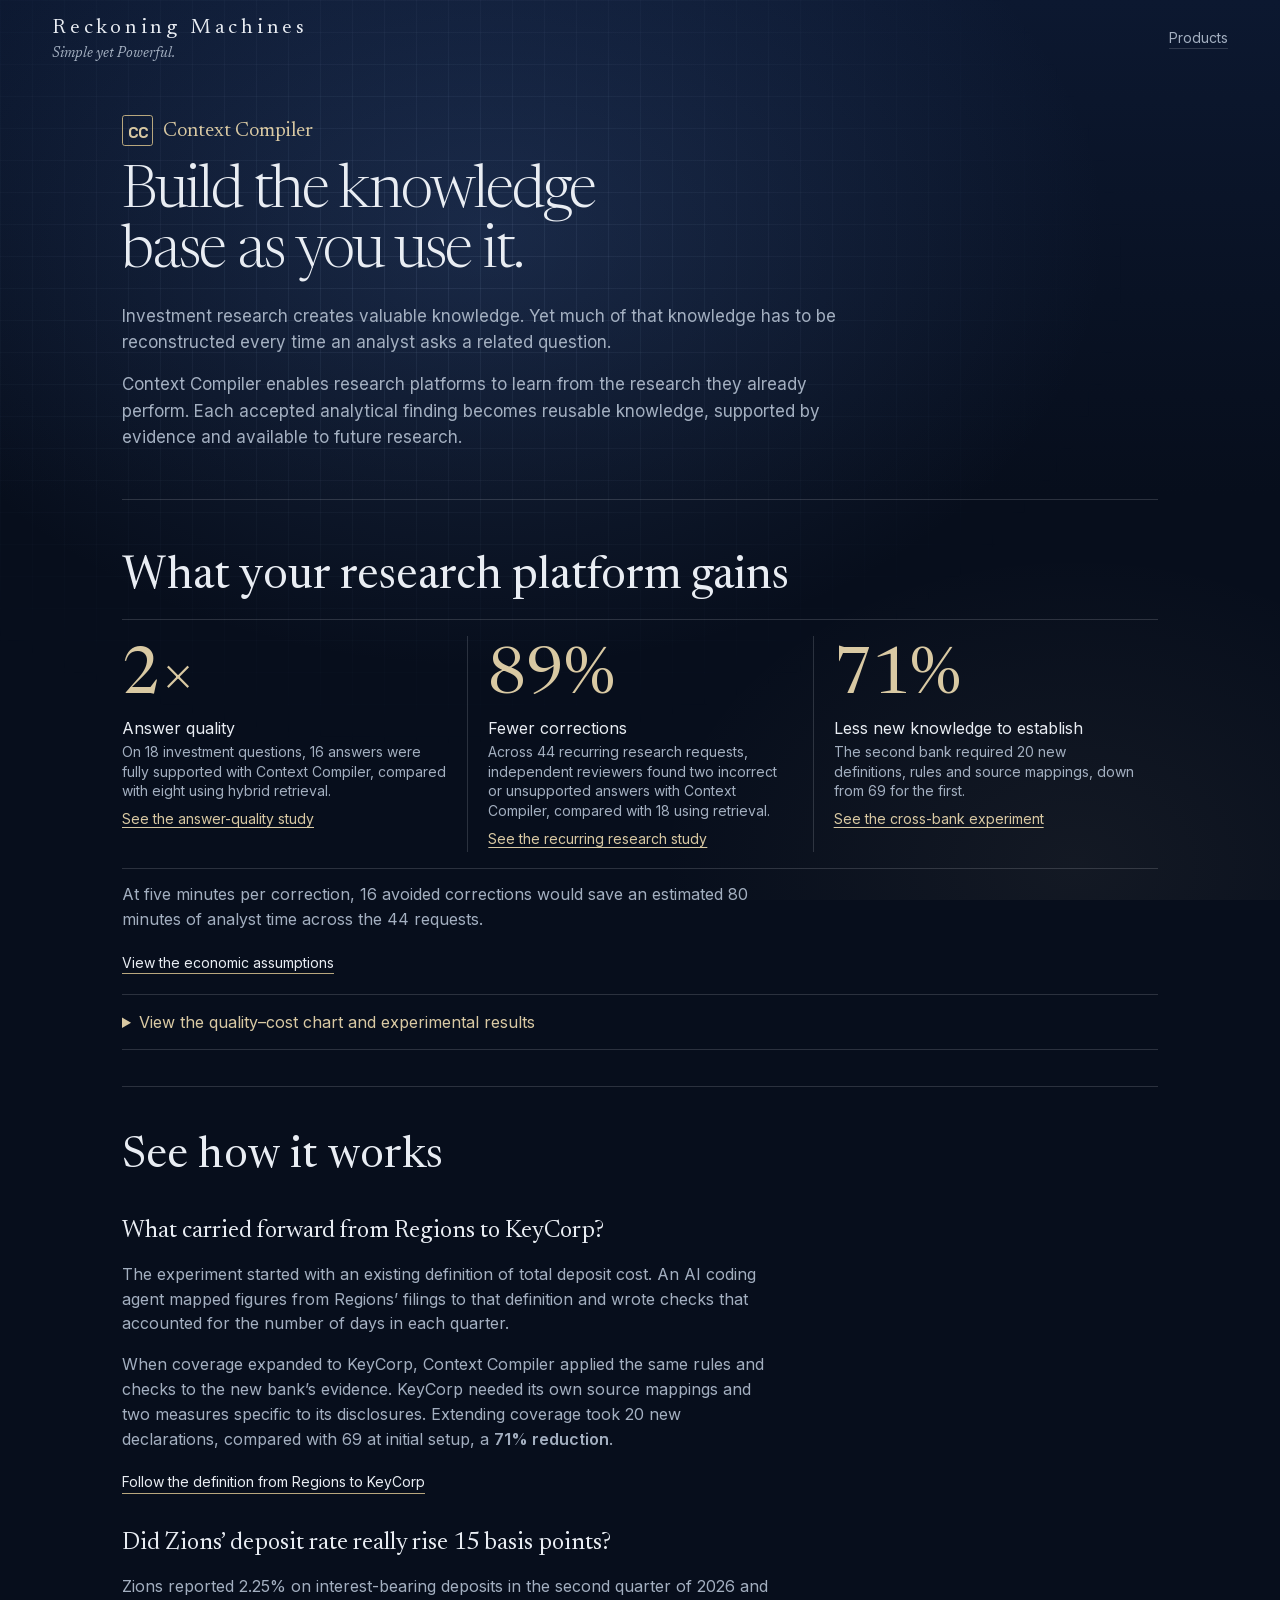
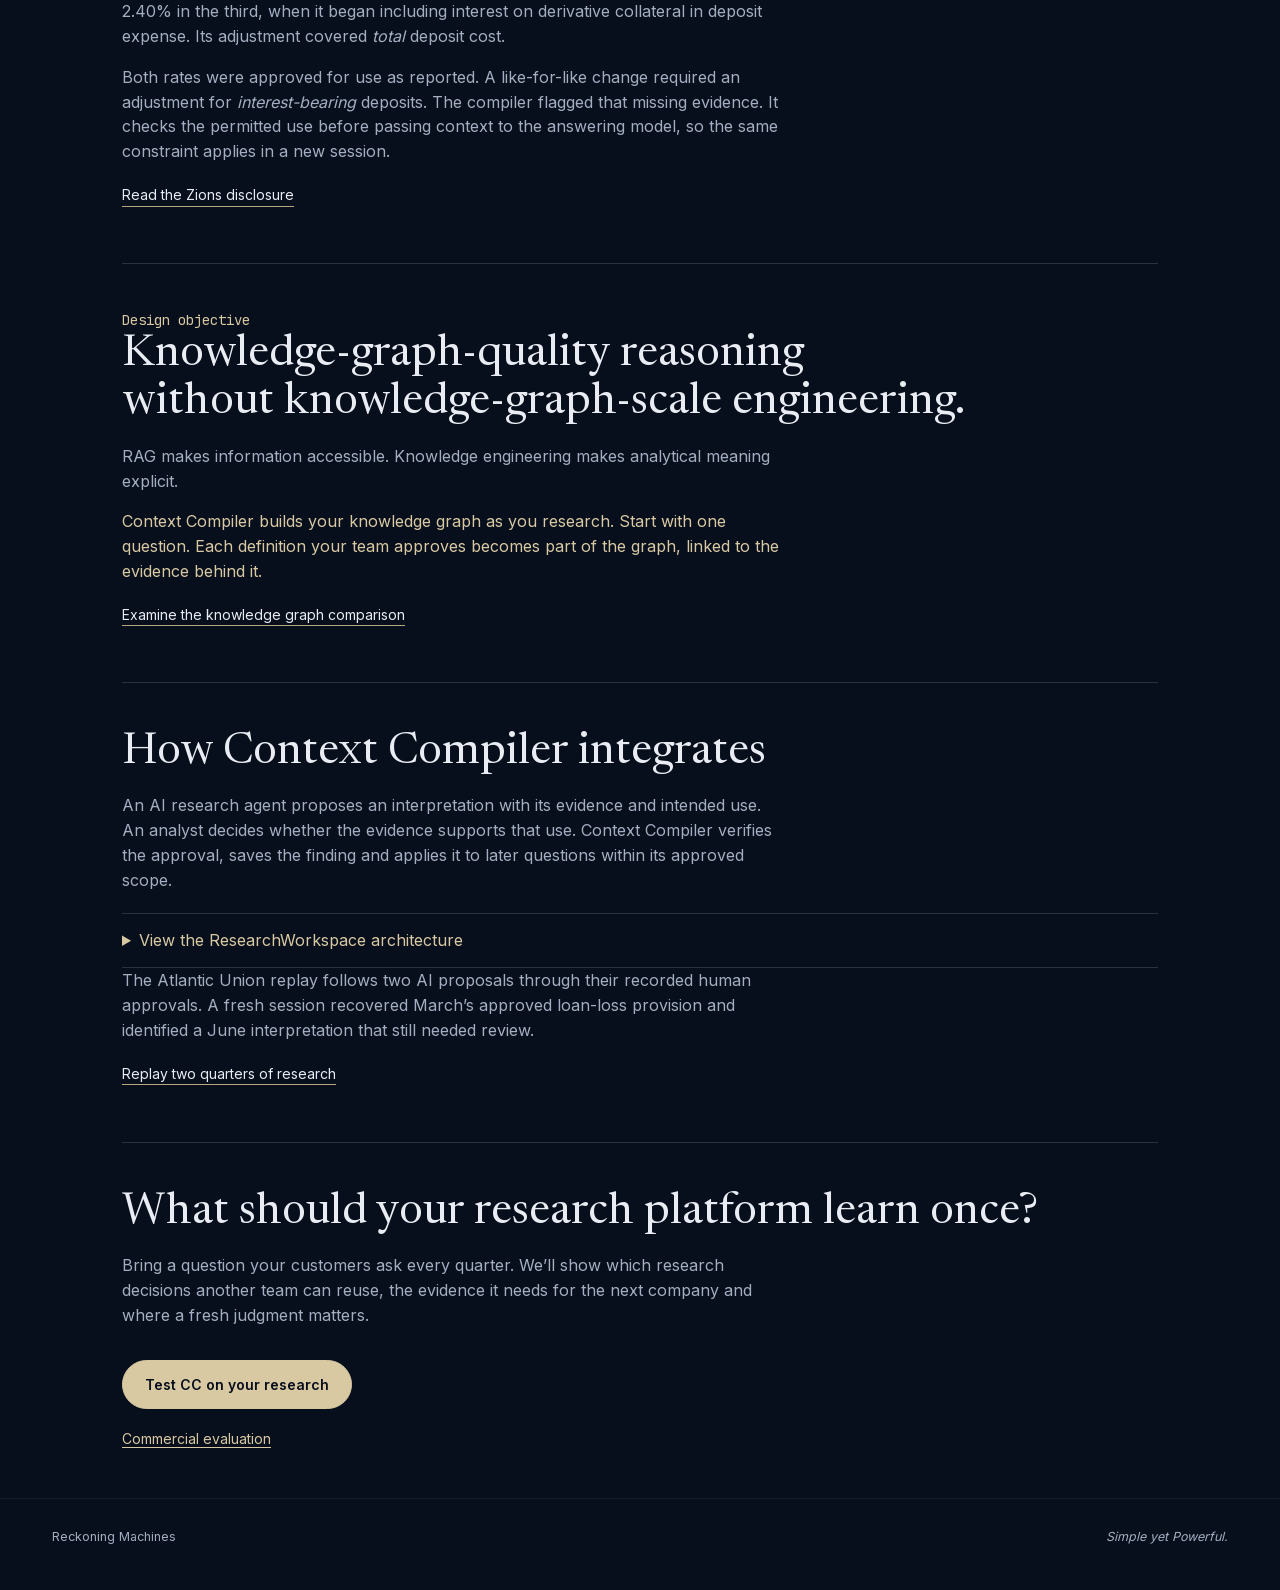
==== commit 98fbd6e7: "Attribute the bank experiment setup, reuse and review to their actual actors" ====
--- a/compiler/index.html
+++ b/compiler/index.html
@@ -45,9 +45,9 @@
 
         <section class="compiler-section" id="examples">
             <h2>See how it works</h2>
-            <h3>What did research on Regions give the analyst covering KeyCorp?</h3>
-            <p>At Regions, the team established how to read total deposit cost. The numerator is annualized deposit interest expense. The denominator includes all deposits, even accounts that pay no interest. That definition explains what the reported 1.17% measures.</p>
-            <p>When coverage expanded to KeyCorp, the platform applied the same definition and checks to KeyCorp’s disclosures. The team mapped the new bank’s sources and could compare its own rates, 1.63% in the second quarter and 1.66% in the third. The next analyst starts with the meaning of the measure already established.</p>
+            <h3>What carried forward from Regions to KeyCorp?</h3>
+            <p>The experiment started with an existing definition of total deposit cost. An AI coding agent mapped figures from Regions’ filings to that definition and wrote checks that accounted for the number of days in each quarter.</p>
+            <p>When coverage expanded to KeyCorp, Context Compiler applied the same rules and checks to the new bank’s evidence. KeyCorp needed its own source mappings and two measures specific to its disclosures. Extending coverage took 20 new declarations, compared with 69 at initial setup, a <strong>71% reduction</strong>.</p>
             <a class="text-link" href="/compiler/playground/?replay=regions-cost-2026-11-22#regions-cost-2026-11-22">Follow the definition from Regions to KeyCorp</a>
 
             <h3 id="deposit-rates">Did Zions’ deposit rate really rise 15 basis points?</h3>
@@ -66,7 +66,7 @@
 
         <section class="compiler-section" id="knowledge">
             <h2>How Context Compiler integrates</h2>
-            <p>Your research application connects its document catalog, evidence reader and approval process. Context Compiler keeps each accepted judgment with its source and permitted use, ready for the next question.</p>
+            <p>An AI research agent proposes an interpretation with its evidence and intended use. An analyst decides whether the evidence supports that use. Context Compiler verifies the approval, saves the finding and applies it to later questions within its approved scope.</p>
             <details class="method-note">
                 <summary>View the ResearchWorkspace architecture</summary>
                 <object class="workspace-schematic" type="image/svg+xml" data="/compiler/research-workspace.svg#interface" role="img" aria-label="ResearchWorkspace integration. Research agents call propose() to bind an interpretation to evidence and permitted use. After host approval, admit() validates the decision and persists accepted knowledge under the same domain pack. In a later session, derive() rebuilds native assertions and evidence links. compile() returns approved context for downstream reasoning or identifies a missing definition for further acquisition.">
@@ -74,7 +74,7 @@
                 </object>
                 <a class="text-link" href="/compiler/how-it-works/#developer-integration">Developer integration</a>
             </details>
-            <p id="atlantic-union">At Atlantic Union, the same compiler recovered March’s approved loan-loss provision in June and identified the June definition that still needed review.</p>
+            <p id="atlantic-union">The Atlantic Union replay follows two AI proposals through their recorded human approvals. A fresh session recovered March’s approved loan-loss provision and identified a June interpretation that still needed review.</p>
             <a class="text-link" href="/compiler/atlantic-union/">Replay two quarters of research</a>
         </section>
 
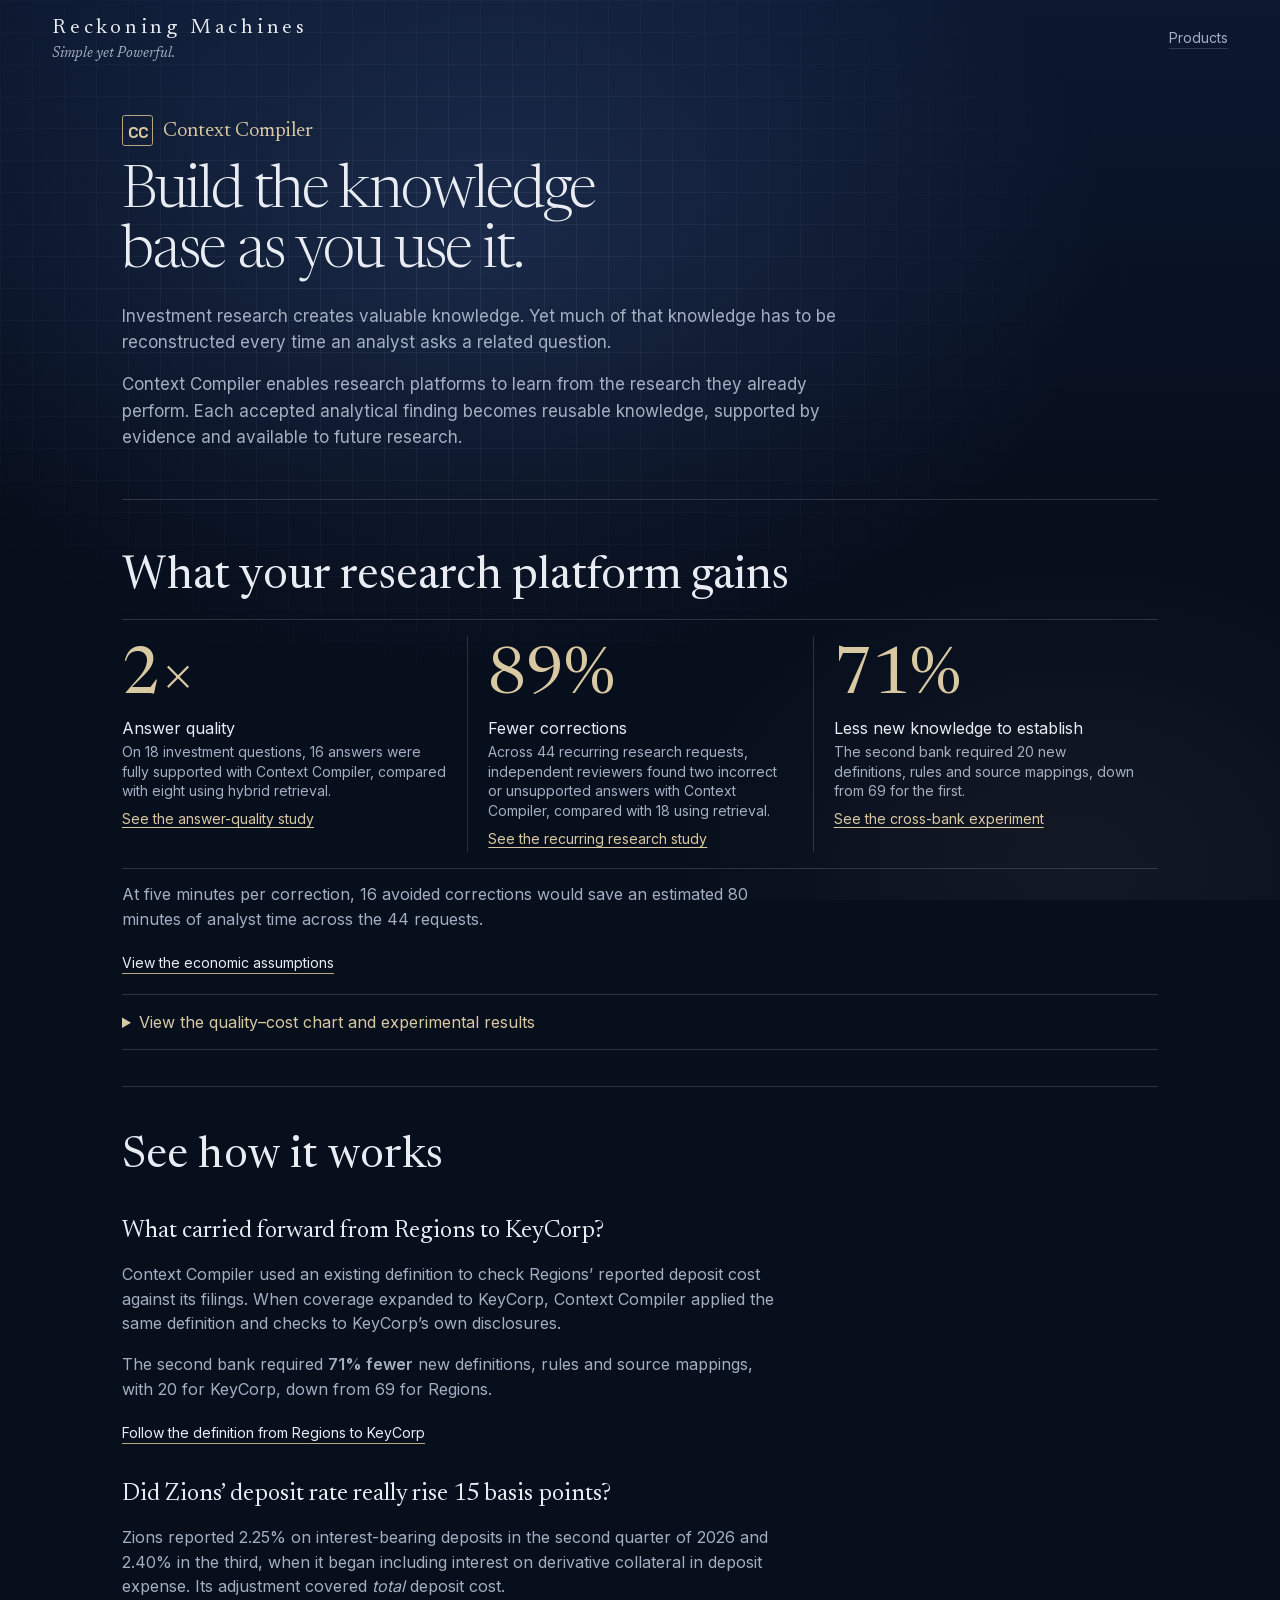
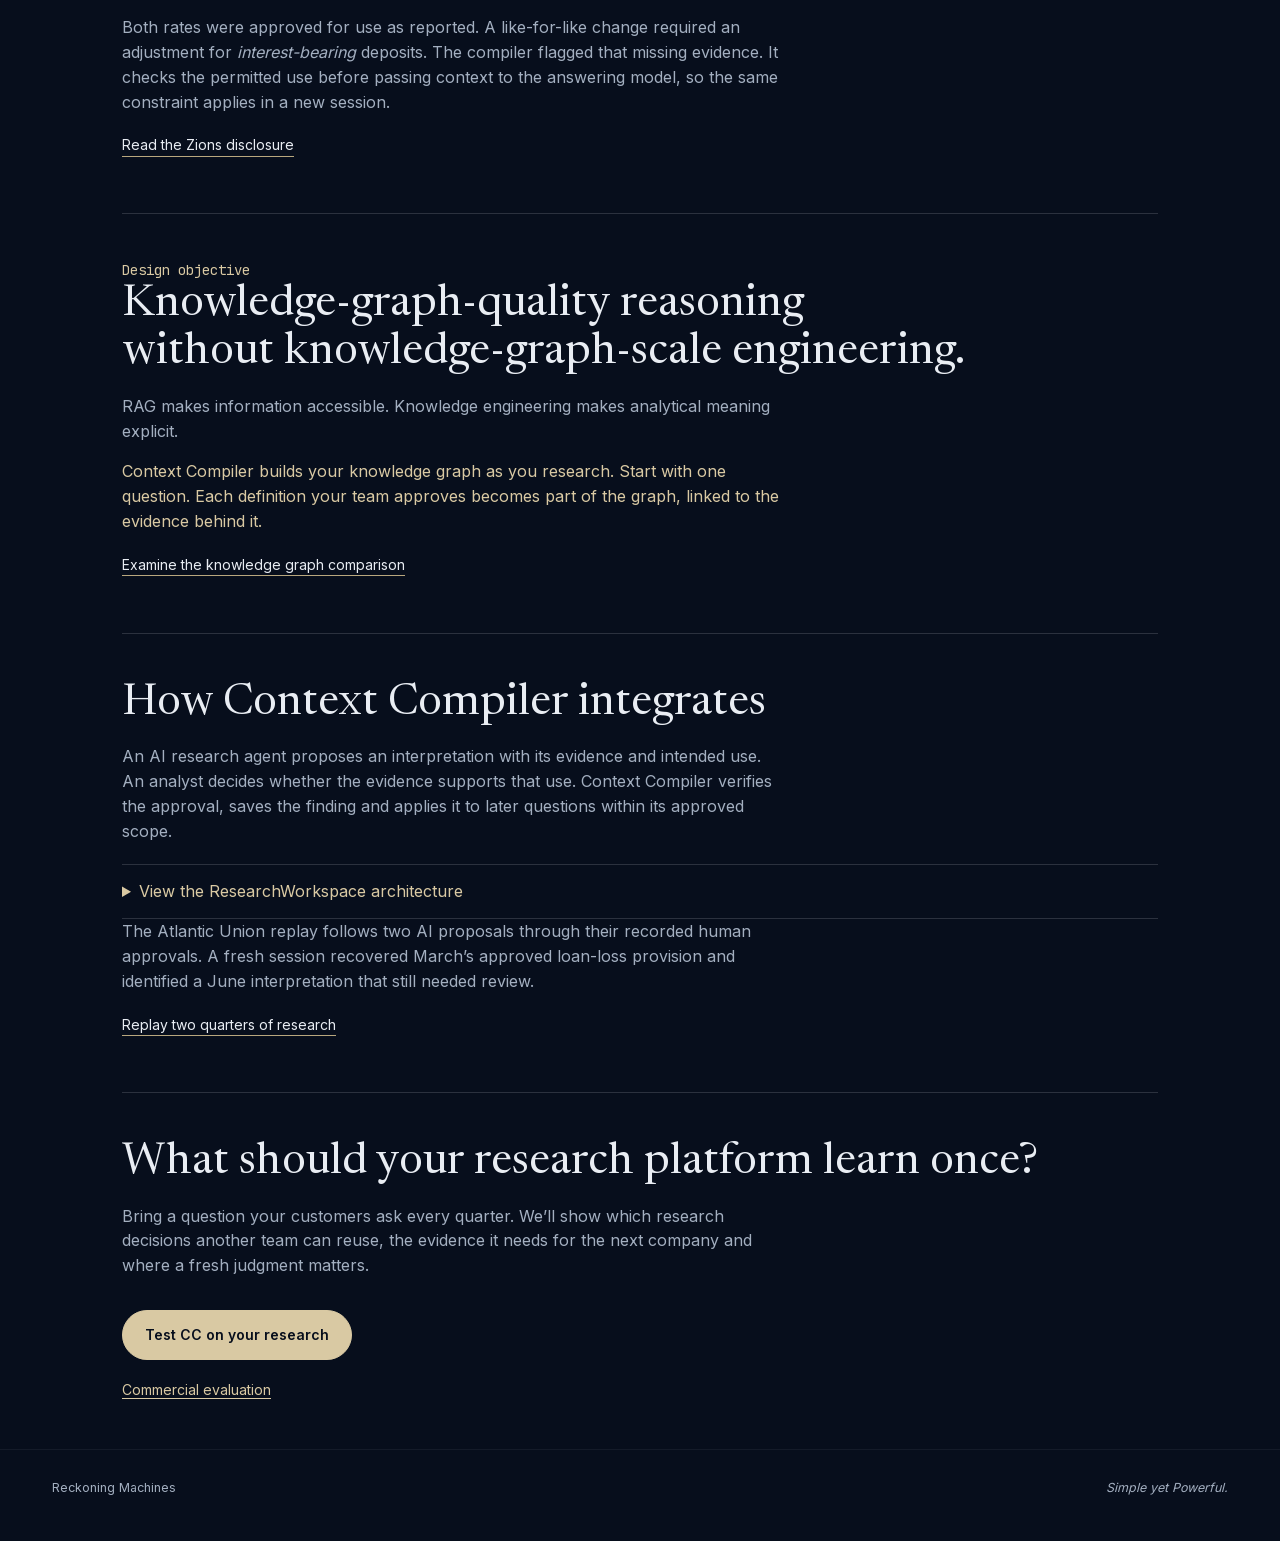
==== commit a0ad9873: "Keep the cross-bank example focused on what Context Compiler did" ====
--- a/compiler/index.html
+++ b/compiler/index.html
@@ -46,8 +46,8 @@
         <section class="compiler-section" id="examples">
             <h2>See how it works</h2>
             <h3>What carried forward from Regions to KeyCorp?</h3>
-            <p>The experiment started with an existing definition of total deposit cost. An AI coding agent mapped figures from Regions’ filings to that definition and wrote checks that accounted for the number of days in each quarter.</p>
-            <p>When coverage expanded to KeyCorp, Context Compiler applied the same rules and checks to the new bank’s evidence. KeyCorp needed its own source mappings and two measures specific to its disclosures. Extending coverage took 20 new declarations, compared with 69 at initial setup, a <strong>71% reduction</strong>.</p>
+            <p>Context Compiler used an existing definition to check Regions’ reported deposit cost against its filings. When coverage expanded to KeyCorp, Context Compiler applied the same definition and checks to KeyCorp’s own disclosures.</p>
+            <p>The second bank required <strong>71% fewer</strong> new definitions, rules and source mappings, with 20 for KeyCorp, down from 69 for Regions.</p>
             <a class="text-link" href="/compiler/playground/?replay=regions-cost-2026-11-22#regions-cost-2026-11-22">Follow the definition from Regions to KeyCorp</a>
 
             <h3 id="deposit-rates">Did Zions’ deposit rate really rise 15 basis points?</h3>
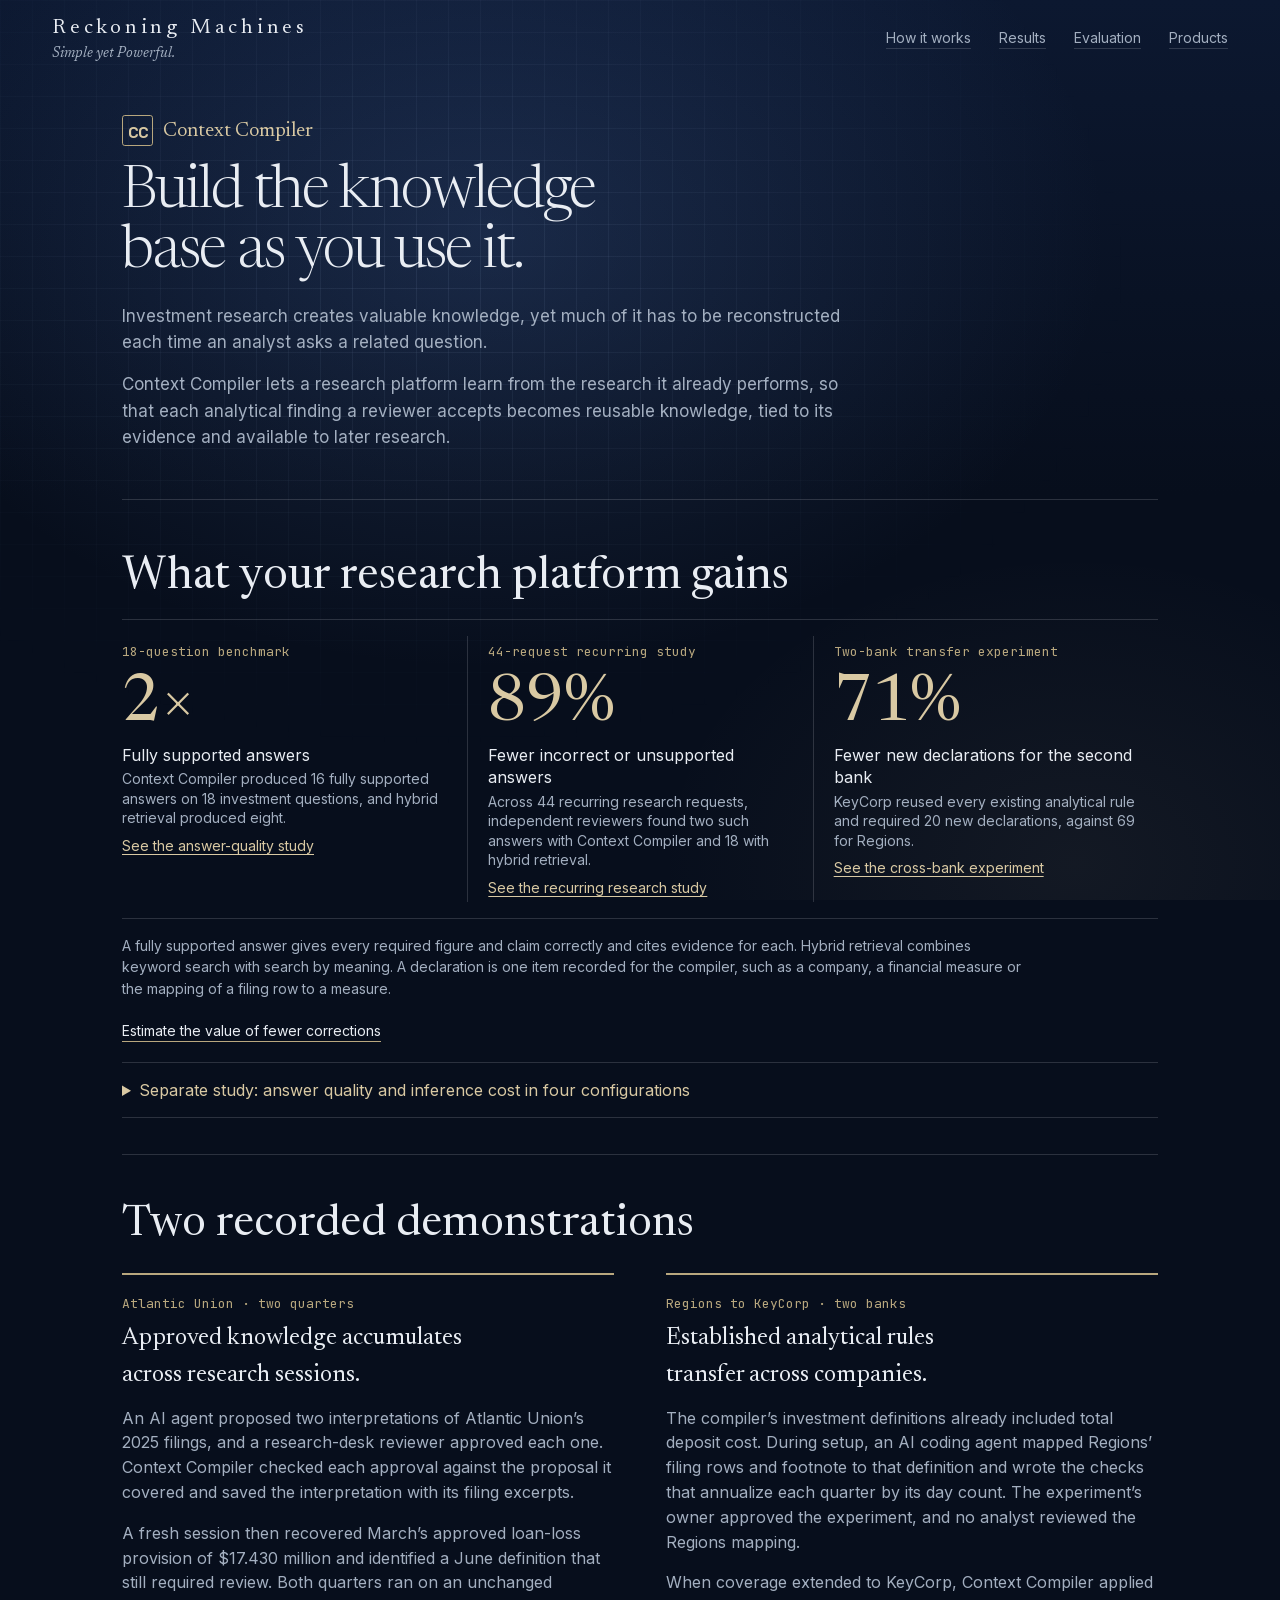
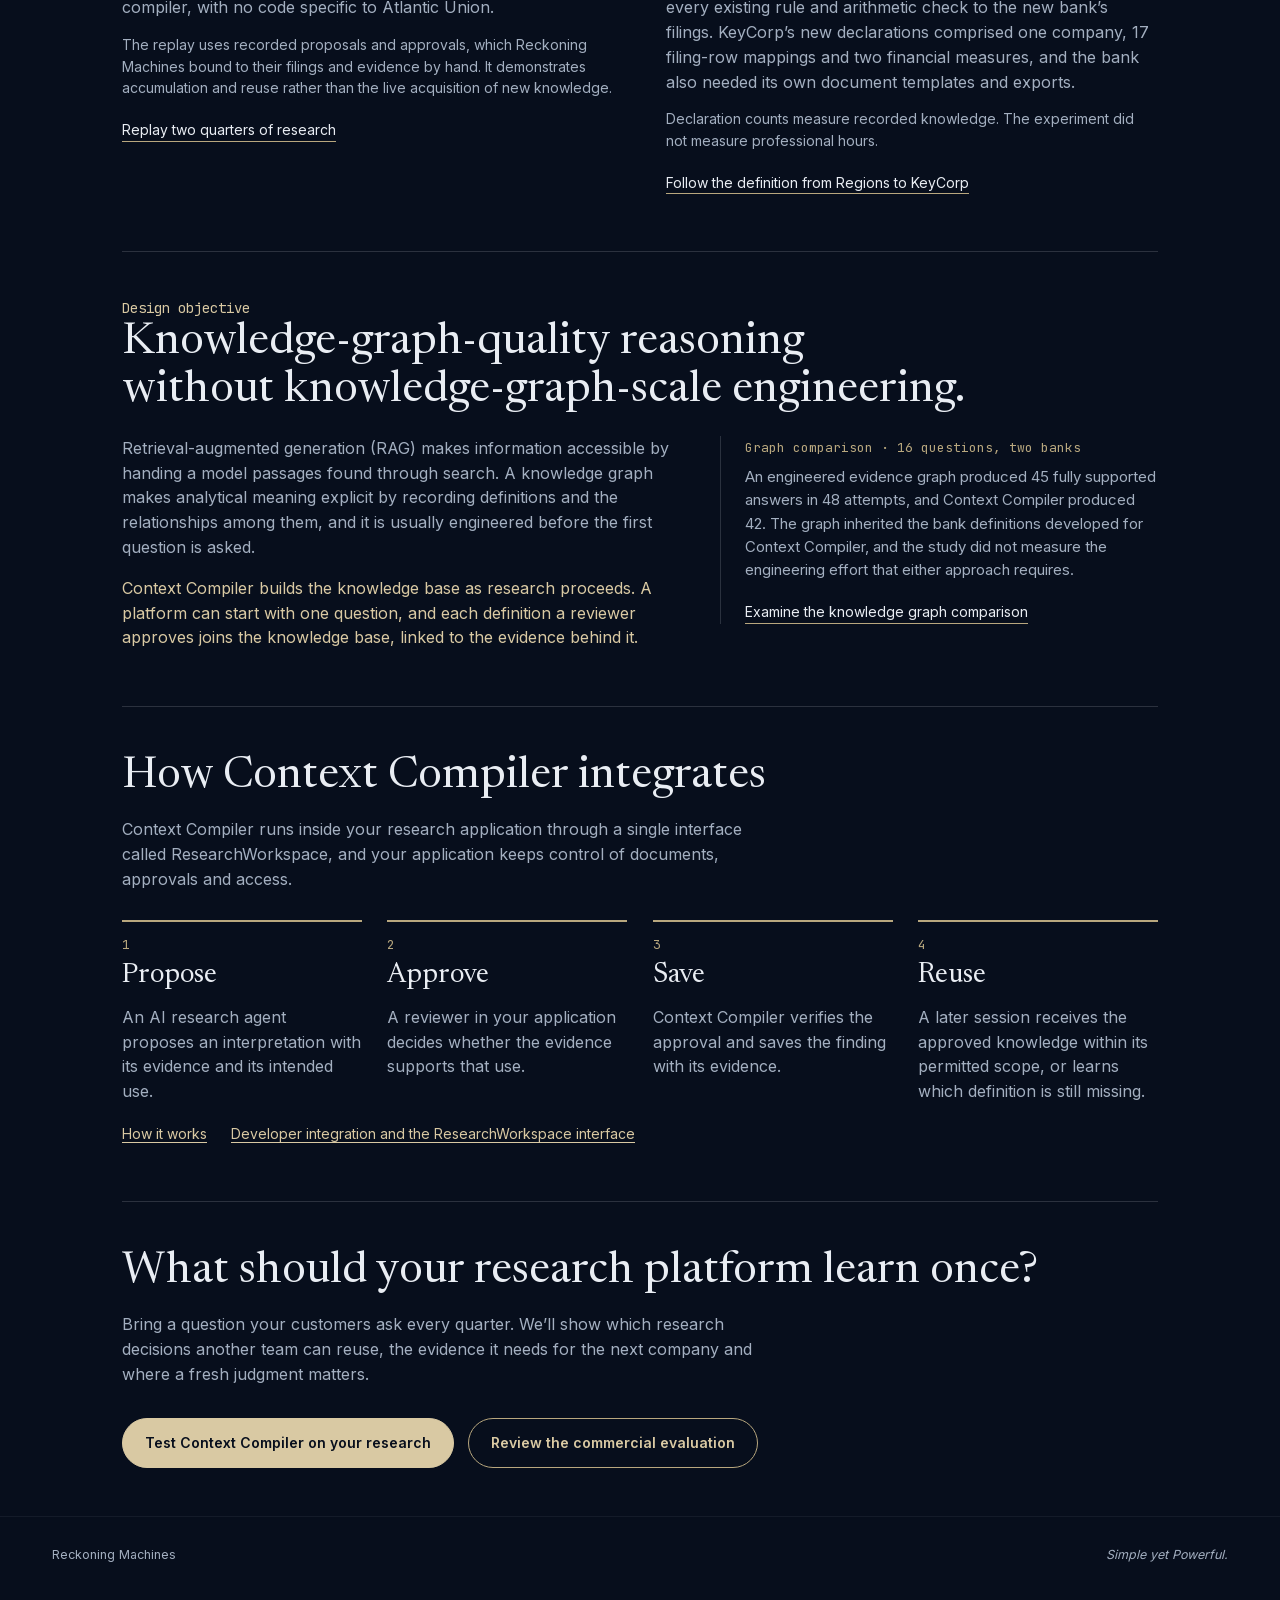
==== commit 6a7c5c8d: "Present the Context Compiler brief with labeled studies and two recorded demonstrations Co-Authored-" ====
--- a/compiler/index.html
+++ b/compiler/index.html
@@ -7,82 +7,99 @@
     <meta name="description" content="Context Compiler keeps the definitions your analysts approve with the evidence behind them, so the next analyst can use that work on a new question.">
     <link rel="canonical" href="https://reckoningmachines.com/compiler/">
     <link rel="stylesheet" href="/styles.css">
-    <link rel="stylesheet" href="/compiler/compiler.css?v=graph">
+    <link rel="stylesheet" href="/compiler/compiler.css?v=brief">
     <link rel="icon" href="/favicon.svg" type="image/svg+xml">
 </head>
 <body class="compiler-page">
     <a class="skip" href="#main">Skip to content</a>
     <header class="top"><div class="container top-inner">
         <div><a class="wordmark" href="/">Reckoning Machines</a><p class="brand-motto">Simple yet Powerful.</p></div>
-        <nav class="top-nav" aria-label="Primary"><a href="/#built">Products</a></nav>
+        <nav class="top-nav" aria-label="Primary"><a class="wide-only" href="/compiler/how-it-works/">How it works</a><a href="/compiler/results/">Results</a><a href="/compiler/evaluation/">Evaluation</a><a class="wide-only" href="/#built">Products</a></nav>
     </div></header>
     <main id="main" class="container compiler-brief">
         <header class="compiler-hero brief-hero" id="platform">
             <p class="compiler-product-name"><span class="cc-mark" aria-hidden="true">cc</span> Context Compiler</p>
             <h1>Build the knowledge base as you use it.</h1>
-            <p class="compiler-intro">Investment research creates valuable knowledge. Yet much of that knowledge has to be reconstructed every time an analyst asks a related question.</p>
-            <p class="compiler-intro">Context Compiler enables research platforms to learn from the research they already perform. Each accepted analytical finding becomes reusable knowledge, supported by evidence and available to future research.</p>
+            <p class="compiler-intro">Investment research creates valuable knowledge, yet much of it has to be reconstructed each time an analyst asks a related question.</p>
+            <p class="compiler-intro">Context Compiler lets a research platform learn from the research it already performs, so that each analytical finding a reviewer accepts becomes reusable knowledge, tied to its evidence and available to later research.</p>
         </header>
 
         <section class="compiler-section api-results" id="evidence">
             <h2>What your research platform gains</h2>
             <ul class="benchmark-highlights">
-                <li><strong>2×</strong>Answer quality<span>On 18 investment questions, 16 answers were fully supported with Context Compiler, compared with eight using hybrid retrieval. <a href="/compiler/results/#downstream-benchmark">See the answer-quality study</a></span></li>
-                <li><strong>89%</strong>Fewer corrections<span>Across 44 recurring research requests, independent reviewers found two incorrect or unsupported answers with Context Compiler, compared with 18 using retrieval. <a href="/compiler/results/#direct-api">See the recurring research study</a></span></li>
-                <li id="reuse"><strong>71%</strong>Less new knowledge to establish<span>The second bank required 20 new definitions, rules and source mappings, down from 69 for the first. <a href="/compiler/results/#recurring">See the cross-bank experiment</a></span></li>
+                <li><small class="study">18-question benchmark</small><strong>2×</strong>Fully supported answers<span>Context Compiler produced 16 fully supported answers on 18 investment questions, and hybrid retrieval produced eight. <a href="/compiler/results/#downstream-benchmark">See the answer-quality study</a></span></li>
+                <li><small class="study">44-request recurring study</small><strong>89%</strong>Fewer incorrect or unsupported answers<span>Across 44 recurring research requests, independent reviewers found two such answers with Context Compiler and 18 with hybrid retrieval. <a href="/compiler/results/#direct-api">See the recurring research study</a></span></li>
+                <li id="reuse"><small class="study">Two-bank transfer experiment</small><strong>71%</strong>Fewer new declarations for the second bank<span>KeyCorp reused every existing analytical rule and required 20 new declarations, against 69 for Regions. <a href="/compiler/results/#recurring">See the cross-bank experiment</a></span></li>
             </ul>
-            <p>At five minutes per correction, 16 avoided corrections would save an estimated 80 minutes of analyst time across the 44 requests.</p>
-            <a class="text-link" href="/compiler/evaluation/#analyst-time">View the economic assumptions</a>
+            <p class="terms">A fully supported answer gives every required figure and claim correctly and cites evidence for each. Hybrid retrieval combines keyword search with search by meaning. A declaration is one item recorded for the compiler, such as a company, a financial measure or the mapping of a filing row to a measure.</p>
+            <a class="text-link" href="/compiler/evaluation/#analyst-time">Estimate the value of fewer corrections</a>
             <details class="method-note">
-                <summary>View the quality–cost chart and experimental results</summary>
+                <summary>Separate study: answer quality and inference cost in four configurations</summary>
                 <figure class="benchmark">
                     <a href="/compiler/analytical-context-quality-cost.svg"><img src="/compiler/analytical-context-quality-cost.svg" loading="lazy" width="590" height="395" alt="At high reasoning effort, Context Compiler achieved 92% fully supported answers at $0.068 per answer. Retrieval achieved 80% at $0.062 and 78% at $0.095. At medium effort, Context Compiler achieved 86% at $0.054."></a>
-                    <figcaption>Four observed configurations. Costs cover model inference only.</figcaption>
+                    <figcaption>Quality is scored on ten financial questions, each run five times in every configuration. Costs cover model inference only.</figcaption>
                 </figure>
-                <ul class="data-links"><li><a href="/compiler/results/#analytical-context">Answer quality and inference cost</a></li><li><a href="/compiler/results/#recurring">Cross-bank reuse results</a></li><li><a href="/compiler/playground/">Explore source authority across two banks</a></li></ul>
+                <ul class="data-links"><li><a href="/compiler/results/#analytical-context">Answer quality and inference cost</a></li><li><a href="/compiler/results/">Full benchmark report</a></li><li><a href="/compiler/playground/">Explore source authority across two banks</a></li></ul>
             </details>
         </section>
 
         <section class="compiler-section" id="examples">
-            <h2>See how it works</h2>
-            <h3>What carried forward from Regions to KeyCorp?</h3>
-            <p>Context Compiler used an existing definition to check Regions’ reported deposit cost against its filings. When coverage expanded to KeyCorp, Context Compiler applied the same definition and checks to KeyCorp’s own disclosures.</p>
-            <p>The second bank required <strong>71% fewer</strong> new definitions, rules and source mappings, with 20 for KeyCorp, down from 69 for Regions.</p>
-            <a class="text-link" href="/compiler/playground/?replay=regions-cost-2026-11-22#regions-cost-2026-11-22">Follow the definition from Regions to KeyCorp</a>
-
-            <h3 id="deposit-rates">Did Zions’ deposit rate really rise 15 basis points?</h3>
-            <p>Zions reported 2.25% on interest-bearing deposits in the second quarter of 2026 and 2.40% in the third, when it began including interest on derivative collateral in deposit expense. Its adjustment covered <em>total</em> deposit cost.</p>
-            <p>Both rates were approved for use as reported. A like-for-like change required an adjustment for <em>interest-bearing</em> deposits. The compiler flagged that missing evidence. It checks the permitted use before passing context to the answering model, so the same constraint applies in a new session.</p>
-            <a class="text-link" href="https://www.sec.gov/Archives/edgar/data/109380/000010938026000127/zions-20260930.htm">Read the Zions disclosure</a>
+            <h2>Two recorded demonstrations</h2>
+            <div class="demo-pair">
+                <article id="atlantic-union">
+                    <small class="study">Atlantic Union · two quarters</small>
+                    <h3>Approved knowledge accumulates across research sessions.</h3>
+                    <p>An AI agent proposed two interpretations of Atlantic Union’s 2025 filings, and a research-desk reviewer approved each one. Context Compiler checked each approval against the proposal it covered and saved the interpretation with its filing excerpts.</p>
+                    <p>A fresh session then recovered March’s approved loan-loss provision of $17.430 million and identified a June definition that still required review. Both quarters ran on an unchanged compiler, with no code specific to Atlantic Union.</p>
+                    <p class="scope-note">The replay uses recorded proposals and approvals, which Reckoning Machines bound to their filings and evidence by hand. It demonstrates accumulation and reuse rather than the live acquisition of new knowledge.</p>
+                    <a class="text-link" href="/compiler/atlantic-union/">Replay two quarters of research</a>
+                </article>
+                <article>
+                    <small class="study">Regions to KeyCorp · two banks</small>
+                    <h3>Established analytical rules transfer across companies.</h3>
+                    <p>The compiler’s investment definitions already included total deposit cost. During setup, an AI coding agent mapped Regions’ filing rows and footnote to that definition and wrote the checks that annualize each quarter by its day count. The experiment’s owner approved the experiment, and no analyst reviewed the Regions mapping.</p>
+                    <p>When coverage extended to KeyCorp, Context Compiler applied every existing rule and arithmetic check to the new bank’s filings. KeyCorp’s new declarations comprised one company, 17 filing-row mappings and two financial measures, and the bank also needed its own document templates and exports.</p>
+                    <p class="scope-note">Declaration counts measure recorded knowledge. The experiment did not measure professional hours.</p>
+                    <a class="text-link" href="/compiler/playground/?replay=regions-cost-2026-11-22#regions-cost-2026-11-22">Follow the definition from Regions to KeyCorp</a>
+                </article>
+            </div>
         </section>
 
         <section class="compiler-section" id="approaches">
             <p class="label">Design objective</p>
             <h2>Knowledge-graph-quality reasoning without knowledge-graph-scale engineering.</h2>
-            <p>RAG makes information accessible. Knowledge engineering makes analytical meaning explicit.</p>
-            <p class="graph-proposition">Context Compiler builds your knowledge graph as you research. Start with one question. Each definition your team approves becomes part of the graph, linked to the evidence behind it.</p>
-            <a class="text-link" href="/compiler/results/#graph">Examine the knowledge graph comparison</a>
+            <div class="objective-split">
+                <div>
+                    <p>Retrieval-augmented generation (RAG) makes information accessible by handing a model passages found through search. A knowledge graph makes analytical meaning explicit by recording definitions and the relationships among them, and it is usually engineered before the first question is asked.</p>
+                    <p class="graph-proposition">Context Compiler builds the knowledge base as research proceeds. A platform can start with one question, and each definition a reviewer approves joins the knowledge base, linked to the evidence behind it.</p>
+                </div>
+                <aside>
+                    <small class="study">Graph comparison · 16 questions, two banks</small>
+                    <p>An engineered evidence graph produced 45 fully supported answers in 48 attempts, and Context Compiler produced 42. The graph inherited the bank definitions developed for Context Compiler, and the study did not measure the engineering effort that either approach requires.</p>
+                    <a class="text-link" href="/compiler/results/#graph">Examine the knowledge graph comparison</a>
+                </aside>
+            </div>
         </section>
 
         <section class="compiler-section" id="knowledge">
             <h2>How Context Compiler integrates</h2>
-            <p>An AI research agent proposes an interpretation with its evidence and intended use. An analyst decides whether the evidence supports that use. Context Compiler verifies the approval, saves the finding and applies it to later questions within its approved scope.</p>
-            <details class="method-note">
-                <summary>View the ResearchWorkspace architecture</summary>
-                <object class="workspace-schematic" type="image/svg+xml" data="/compiler/research-workspace.svg#interface" role="img" aria-label="ResearchWorkspace integration. Research agents call propose() to bind an interpretation to evidence and permitted use. After host approval, admit() validates the decision and persists accepted knowledge under the same domain pack. In a later session, derive() rebuilds native assertions and evidence links. compile() returns approved context for downstream reasoning or identifies a missing definition for further acquisition.">
-                    <a href="/compiler/research-workspace.svg">View the ResearchWorkspace interface</a>
-                </object>
-                <a class="text-link" href="/compiler/how-it-works/#developer-integration">Developer integration</a>
-            </details>
-            <p id="atlantic-union">The Atlantic Union replay follows two AI proposals through their recorded human approvals. A fresh session recovered March’s approved loan-loss provision and identified a June interpretation that still needed review.</p>
-            <a class="text-link" href="/compiler/atlantic-union/">Replay two quarters of research</a>
+            <p>Context Compiler runs inside your research application through a single interface called ResearchWorkspace, and your application keeps control of documents, approvals and access.</p>
+            <dl class="knowledge-layers workspace-flow">
+                <div><dt>Propose</dt><dd>An AI research agent proposes an interpretation with its evidence and its intended use.</dd></div>
+                <div><dt>Approve</dt><dd>A reviewer in your application decides whether the evidence supports that use.</dd></div>
+                <div><dt>Save</dt><dd>Context Compiler verifies the approval and saves the finding with its evidence.</dd></div>
+                <div><dt>Reuse</dt><dd>A later session receives the approved knowledge within its permitted scope, or learns which definition is still missing.</dd></div>
+            </dl>
+            <ul class="data-links"><li><a href="/compiler/how-it-works/">How it works</a></li><li><a href="/compiler/how-it-works/#developer-integration">Developer integration and the ResearchWorkspace interface</a></li></ul>
         </section>
 
         <section class="compiler-section cta-band" id="opportunity">
             <h2>What should your research platform learn once?</h2>
             <p>Bring a question your customers ask every quarter. We’ll show which research decisions another team can reuse, the evidence it needs for the next company and where a fresh judgment matters.</p>
-            <a class="brass-button" href="mailto:jedgore@reckoningmachines.com?subject=Context%20Compiler%20evaluation">Test CC on your research</a>
-            <ul class="data-links"><li><a href="/compiler/evaluation/">Commercial evaluation</a></li></ul>
+            <div class="cta-actions">
+                <a class="brass-button" href="mailto:jedgore@reckoningmachines.com?subject=Context%20Compiler%20evaluation">Test Context Compiler on your research</a>
+                <a class="ghost-button" href="/compiler/evaluation/">Review the commercial evaluation</a>
+            </div>
         </section>
 
     </main>
--- a/compiler/compiler.css
+++ b/compiler/compiler.css
@@ -320,3 +320,32 @@
     text-decoration: underline;
     text-underline-offset: .2em;
 }
+
+/* Product brief: study labels, paired demonstrations, integration flow and closing actions. */
+.compiler-brief .study { display: block; font: .8125rem/1.4 var(--font-mono); color: var(--brass-2); }
+.api-results .study { margin-bottom: .35rem; }
+.compiler-section .terms { margin-top: 1rem; max-width: 100ch; font-size: .875rem; }
+.method-note + p { margin-top: 1.25rem; }
+.demo-pair { display: grid; grid-template-columns: repeat(2, minmax(0, 1fr)); gap: clamp(1.5rem, 4vw, 3.5rem); margin-top: 1.5rem; }
+.demo-pair article { padding-top: 1rem; border-top: 2px solid var(--brass-2); }
+.demo-pair h3 { margin: .45rem 0 .7rem; }
+.compiler-section .scope-note { font-size: .875rem; }
+.objective-split { display: grid; grid-template-columns: minmax(0, 1.25fr) minmax(0, 1fr); gap: clamp(1.5rem, 4vw, 3.5rem); align-items: start; margin-top: 1.25rem; }
+.objective-split aside { padding-left: 1.5rem; border-left: 1px solid var(--line); }
+.objective-split aside p { margin-top: .5rem; font-size: .9375rem; }
+.workspace-flow { counter-reset: step; }
+.workspace-flow > div { counter-increment: step; }
+.workspace-flow dt::before { content: counter(step); display: block; margin-bottom: .3rem; font: .8125rem/1.4 var(--font-mono); color: var(--brass-2); }
+.compiler-page .top-nav a { white-space: nowrap; }
+.cta-actions { display: flex; flex-wrap: wrap; align-items: center; gap: .9rem; margin-top: 2rem; }
+.cta-actions .brass-button { margin-top: 0; }
+.ghost-button { display: inline-block; font-size: 14px; font-weight: 600; color: var(--brass); border: 1px solid var(--brass-2); border-radius: 999px; padding: 13px 22px; }
+.ghost-button:hover { border-color: var(--brass); color: var(--ink); }
+@media (max-width: 760px) {
+    .demo-pair, .objective-split { grid-template-columns: 1fr; }
+    .objective-split aside { padding: 1rem 0 0; border-left: 0; border-top: 1px solid var(--line); }
+    .api-results li .study { grid-column: 1 / -1; margin-bottom: 0; }
+    .compiler-page .top-nav .wide-only { display: none; }
+    .cta-actions { flex-direction: column; align-items: stretch; }
+    .ghost-button { text-align: center; }
+}
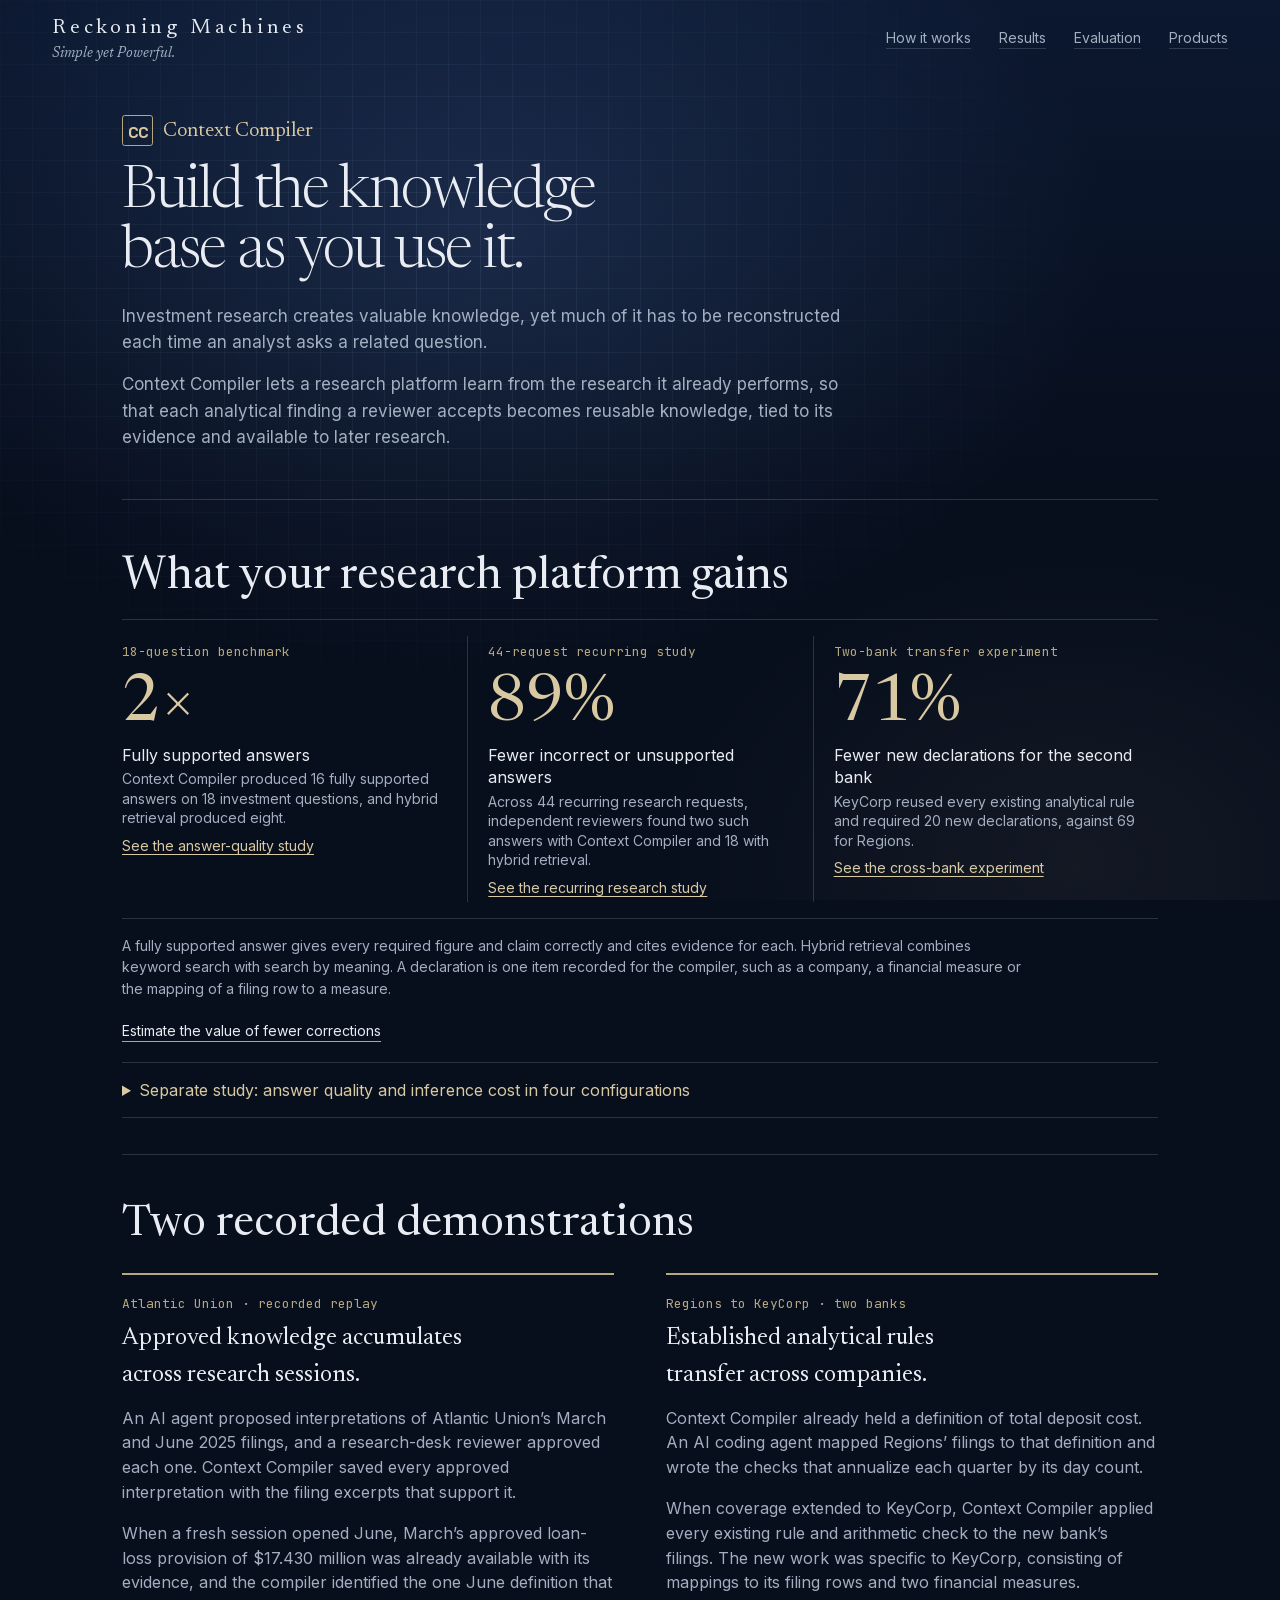
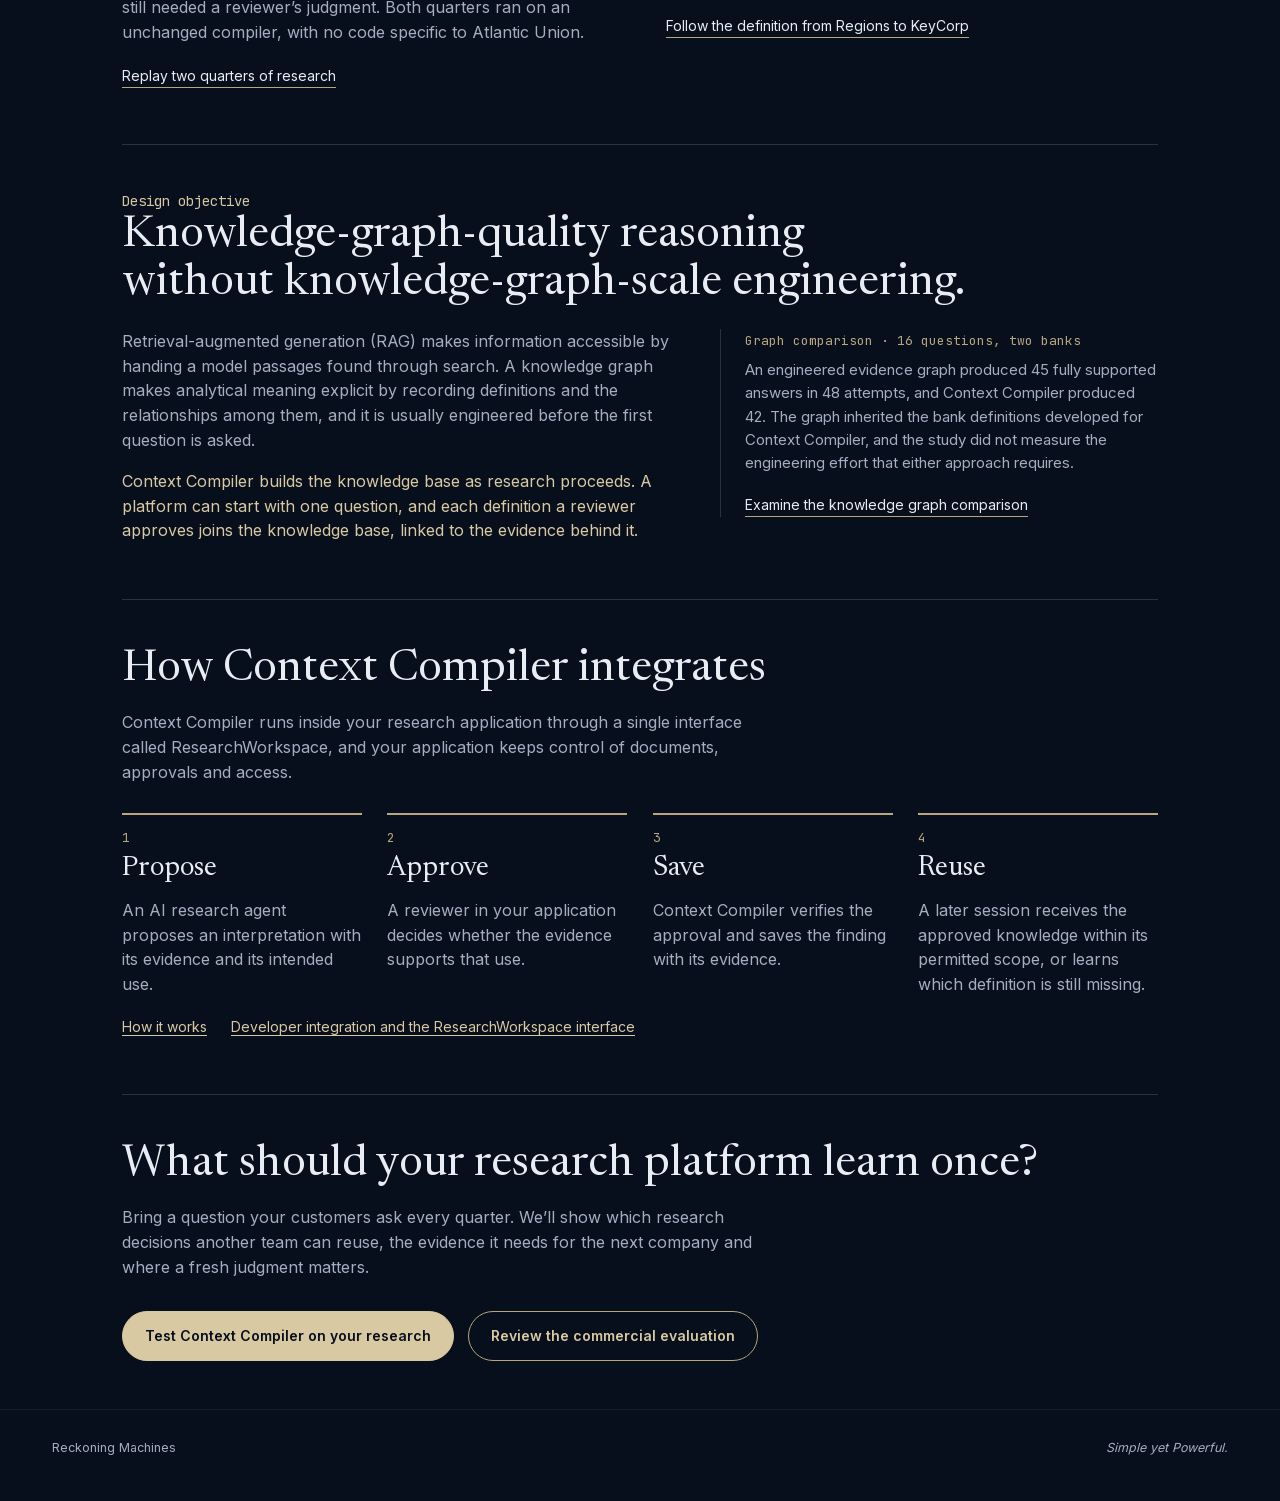
==== commit 2d1c40aa: "Tell the two demonstrations as commercial narrative and leave diligence detail to the linked account" ====
--- a/compiler/index.html
+++ b/compiler/index.html
@@ -47,19 +47,17 @@
             <h2>Two recorded demonstrations</h2>
             <div class="demo-pair">
                 <article id="atlantic-union">
-                    <small class="study">Atlantic Union · two quarters</small>
+                    <small class="study">Atlantic Union · recorded replay</small>
                     <h3>Approved knowledge accumulates across research sessions.</h3>
-                    <p>An AI agent proposed two interpretations of Atlantic Union’s 2025 filings, and a research-desk reviewer approved each one. Context Compiler checked each approval against the proposal it covered and saved the interpretation with its filing excerpts.</p>
-                    <p>A fresh session then recovered March’s approved loan-loss provision of $17.430 million and identified a June definition that still required review. Both quarters ran on an unchanged compiler, with no code specific to Atlantic Union.</p>
-                    <p class="scope-note">The replay uses recorded proposals and approvals, which Reckoning Machines bound to their filings and evidence by hand. It demonstrates accumulation and reuse rather than the live acquisition of new knowledge.</p>
+                    <p>An AI agent proposed interpretations of Atlantic Union’s March and June 2025 filings, and a research-desk reviewer approved each one. Context Compiler saved every approved interpretation with the filing excerpts that support it.</p>
+                    <p>When a fresh session opened June, March’s approved loan-loss provision of $17.430 million was already available with its evidence, and the compiler identified the one June definition that still needed a reviewer’s judgment. Both quarters ran on an unchanged compiler, with no code specific to Atlantic Union.</p>
                     <a class="text-link" href="/compiler/atlantic-union/">Replay two quarters of research</a>
                 </article>
                 <article>
                     <small class="study">Regions to KeyCorp · two banks</small>
                     <h3>Established analytical rules transfer across companies.</h3>
-                    <p>The compiler’s investment definitions already included total deposit cost. During setup, an AI coding agent mapped Regions’ filing rows and footnote to that definition and wrote the checks that annualize each quarter by its day count. The experiment’s owner approved the experiment, and no analyst reviewed the Regions mapping.</p>
-                    <p>When coverage extended to KeyCorp, Context Compiler applied every existing rule and arithmetic check to the new bank’s filings. KeyCorp’s new declarations comprised one company, 17 filing-row mappings and two financial measures, and the bank also needed its own document templates and exports.</p>
-                    <p class="scope-note">Declaration counts measure recorded knowledge. The experiment did not measure professional hours.</p>
+                    <p>Context Compiler already held a definition of total deposit cost. An AI coding agent mapped Regions’ filings to that definition and wrote the checks that annualize each quarter by its day count.</p>
+                    <p>When coverage extended to KeyCorp, Context Compiler applied every existing rule and arithmetic check to the new bank’s filings. The new work was specific to KeyCorp, consisting of mappings to its filing rows and two financial measures.</p>
                     <a class="text-link" href="/compiler/playground/?replay=regions-cost-2026-11-22#regions-cost-2026-11-22">Follow the definition from Regions to KeyCorp</a>
                 </article>
             </div>
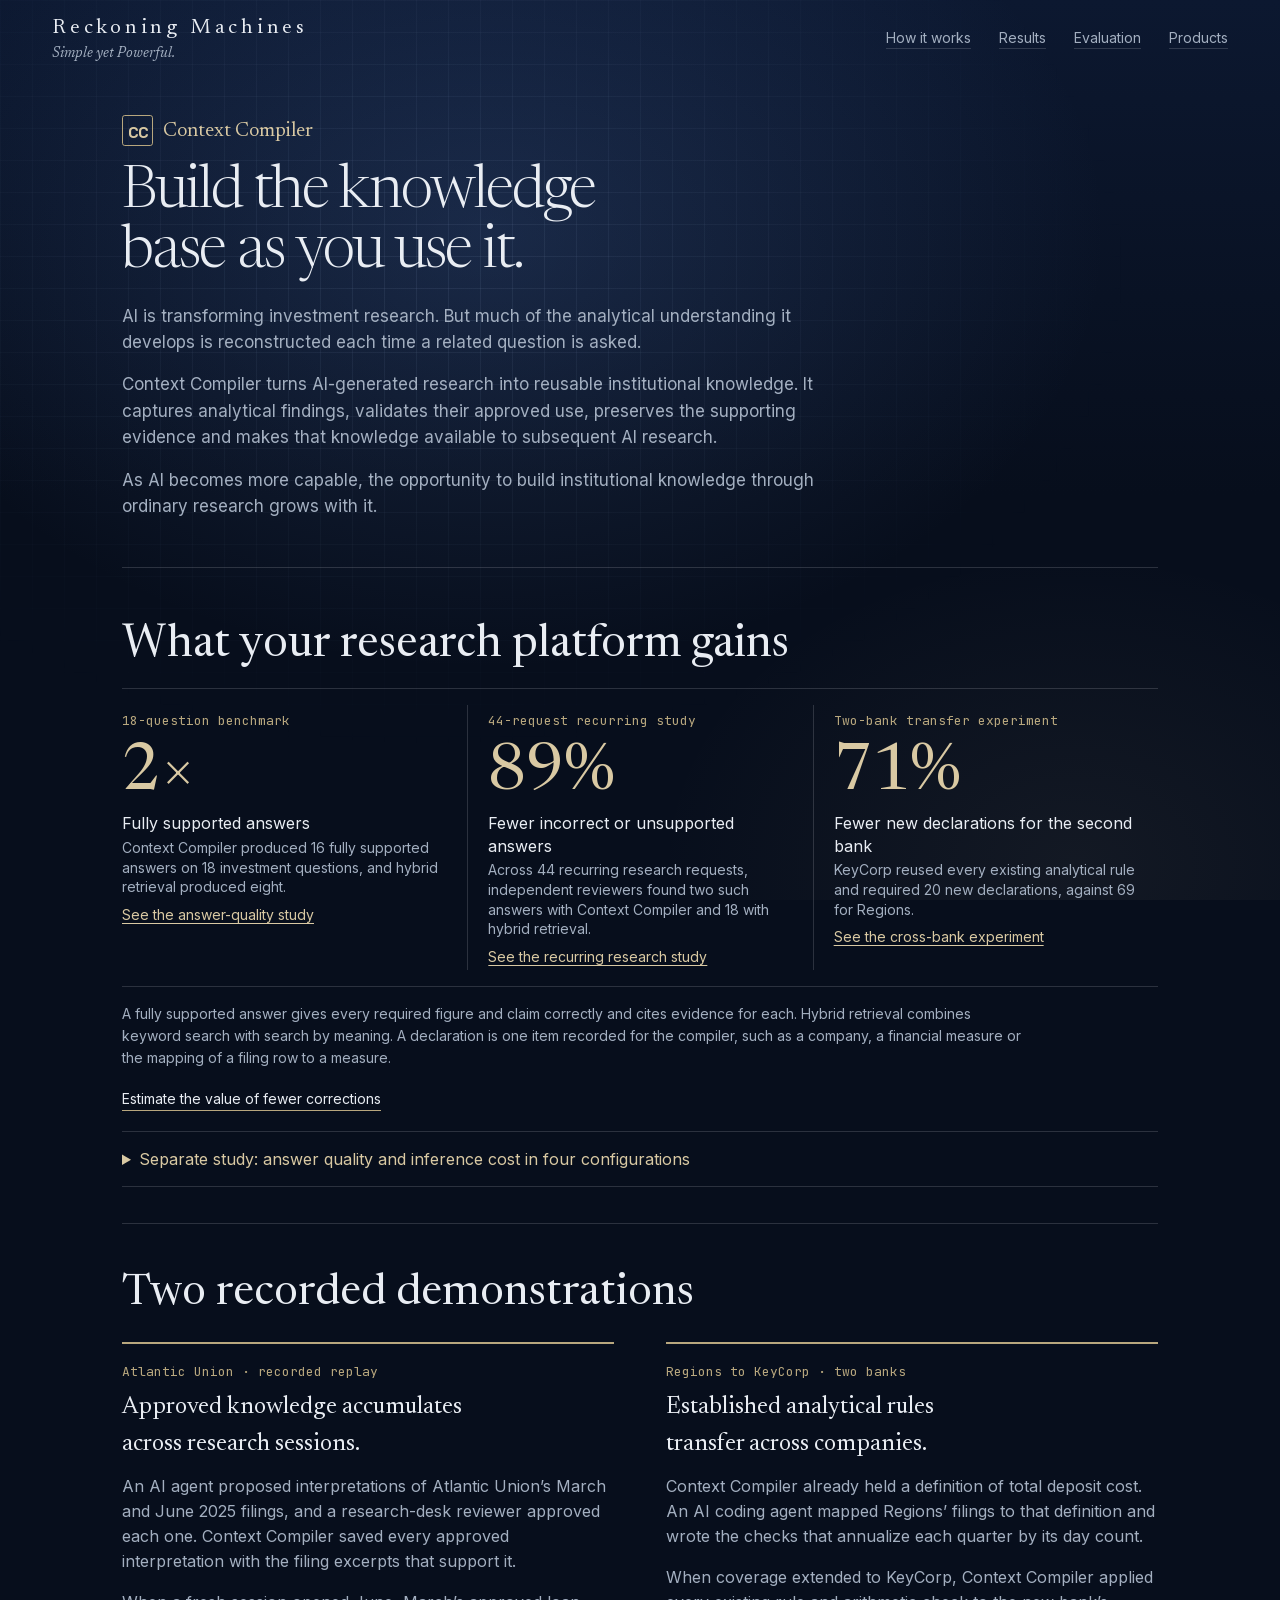
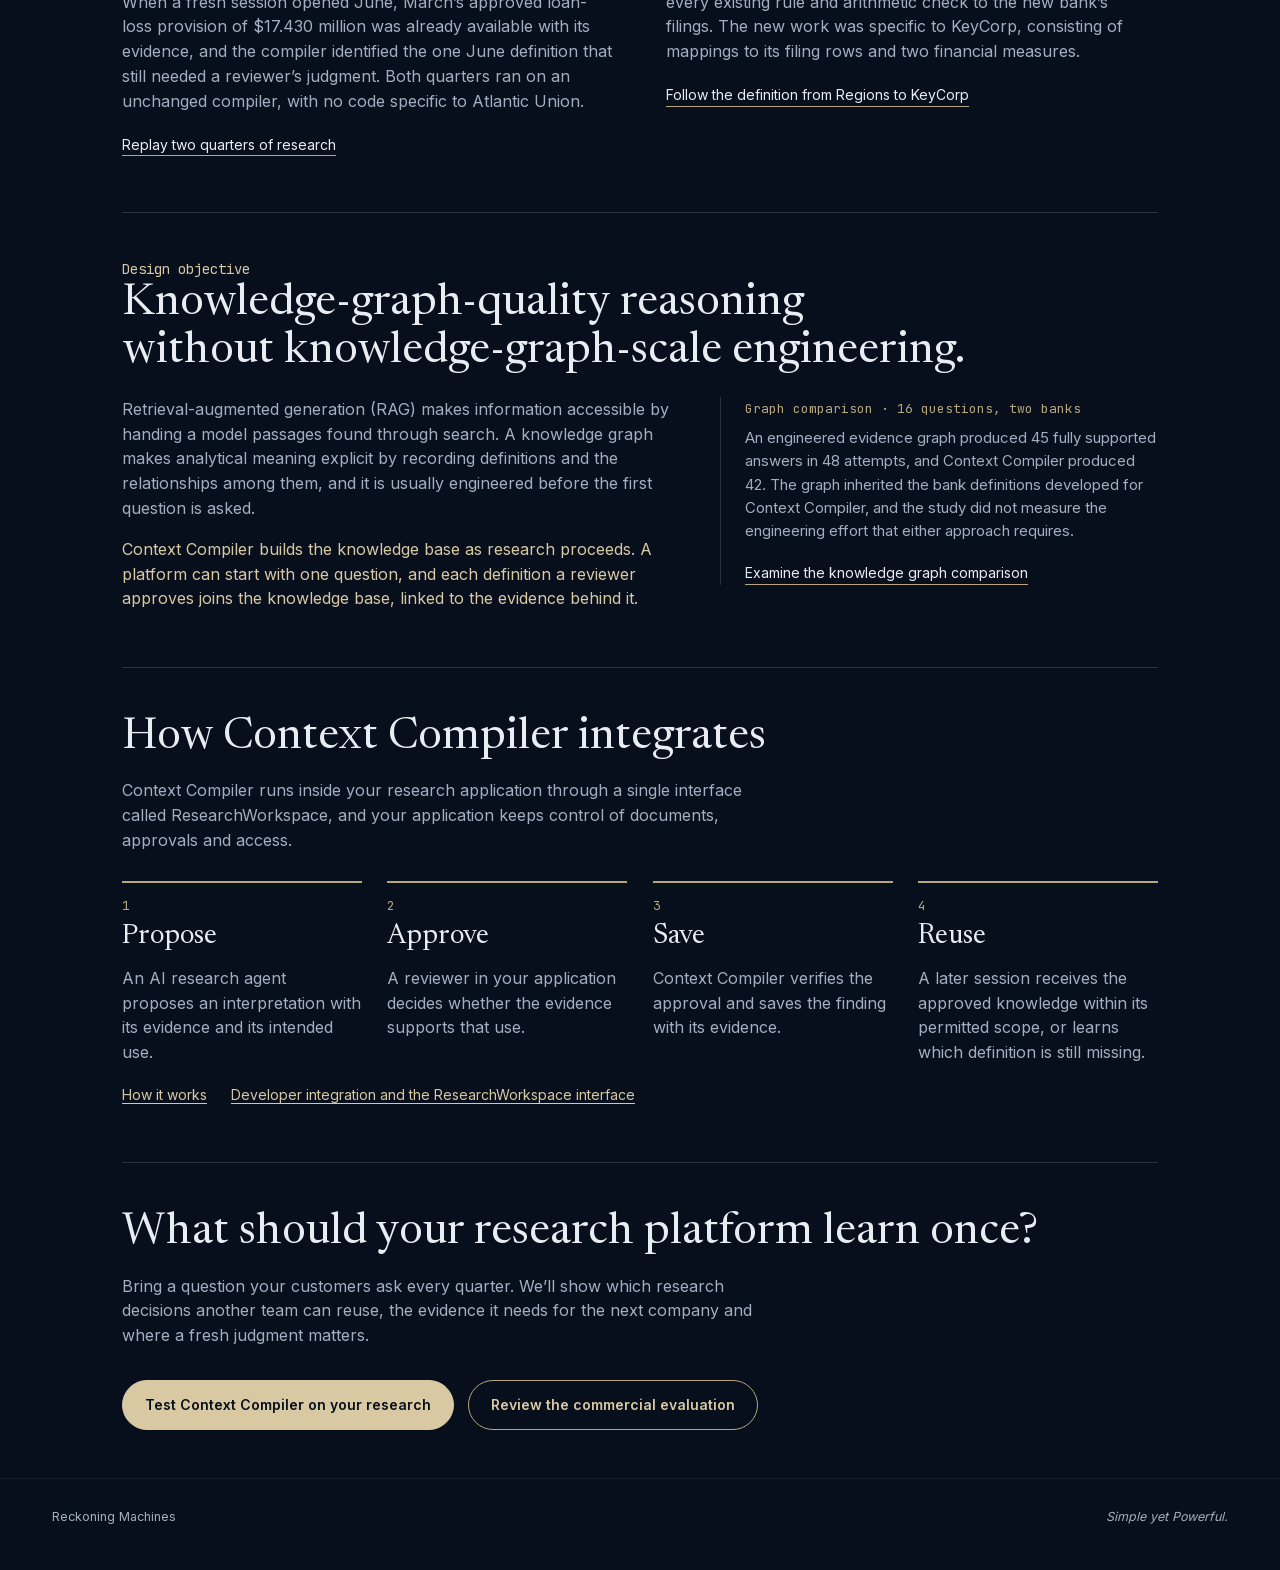
==== commit 75faf043: "Clarify the role of AI in the Context Compiler introduction" ====
--- a/compiler/index.html
+++ b/compiler/index.html
@@ -20,8 +20,9 @@
         <header class="compiler-hero brief-hero" id="platform">
             <p class="compiler-product-name"><span class="cc-mark" aria-hidden="true">cc</span> Context Compiler</p>
             <h1>Build the knowledge base as you use it.</h1>
-            <p class="compiler-intro">Investment research creates valuable knowledge, yet much of it has to be reconstructed each time an analyst asks a related question.</p>
-            <p class="compiler-intro">Context Compiler lets a research platform learn from the research it already performs, so that each analytical finding a reviewer accepts becomes reusable knowledge, tied to its evidence and available to later research.</p>
+            <p class="compiler-intro">AI is transforming investment research. But much of the analytical understanding it develops is reconstructed each time a related question is asked.</p>
+            <p class="compiler-intro">Context Compiler turns AI-generated research into reusable institutional knowledge. It captures analytical findings, validates their approved use, preserves the supporting evidence and makes that knowledge available to subsequent AI research.</p>
+            <p class="compiler-intro">As AI becomes more capable, the opportunity to build institutional knowledge through ordinary research grows with it.</p>
         </header>
 
         <section class="compiler-section api-results" id="evidence">
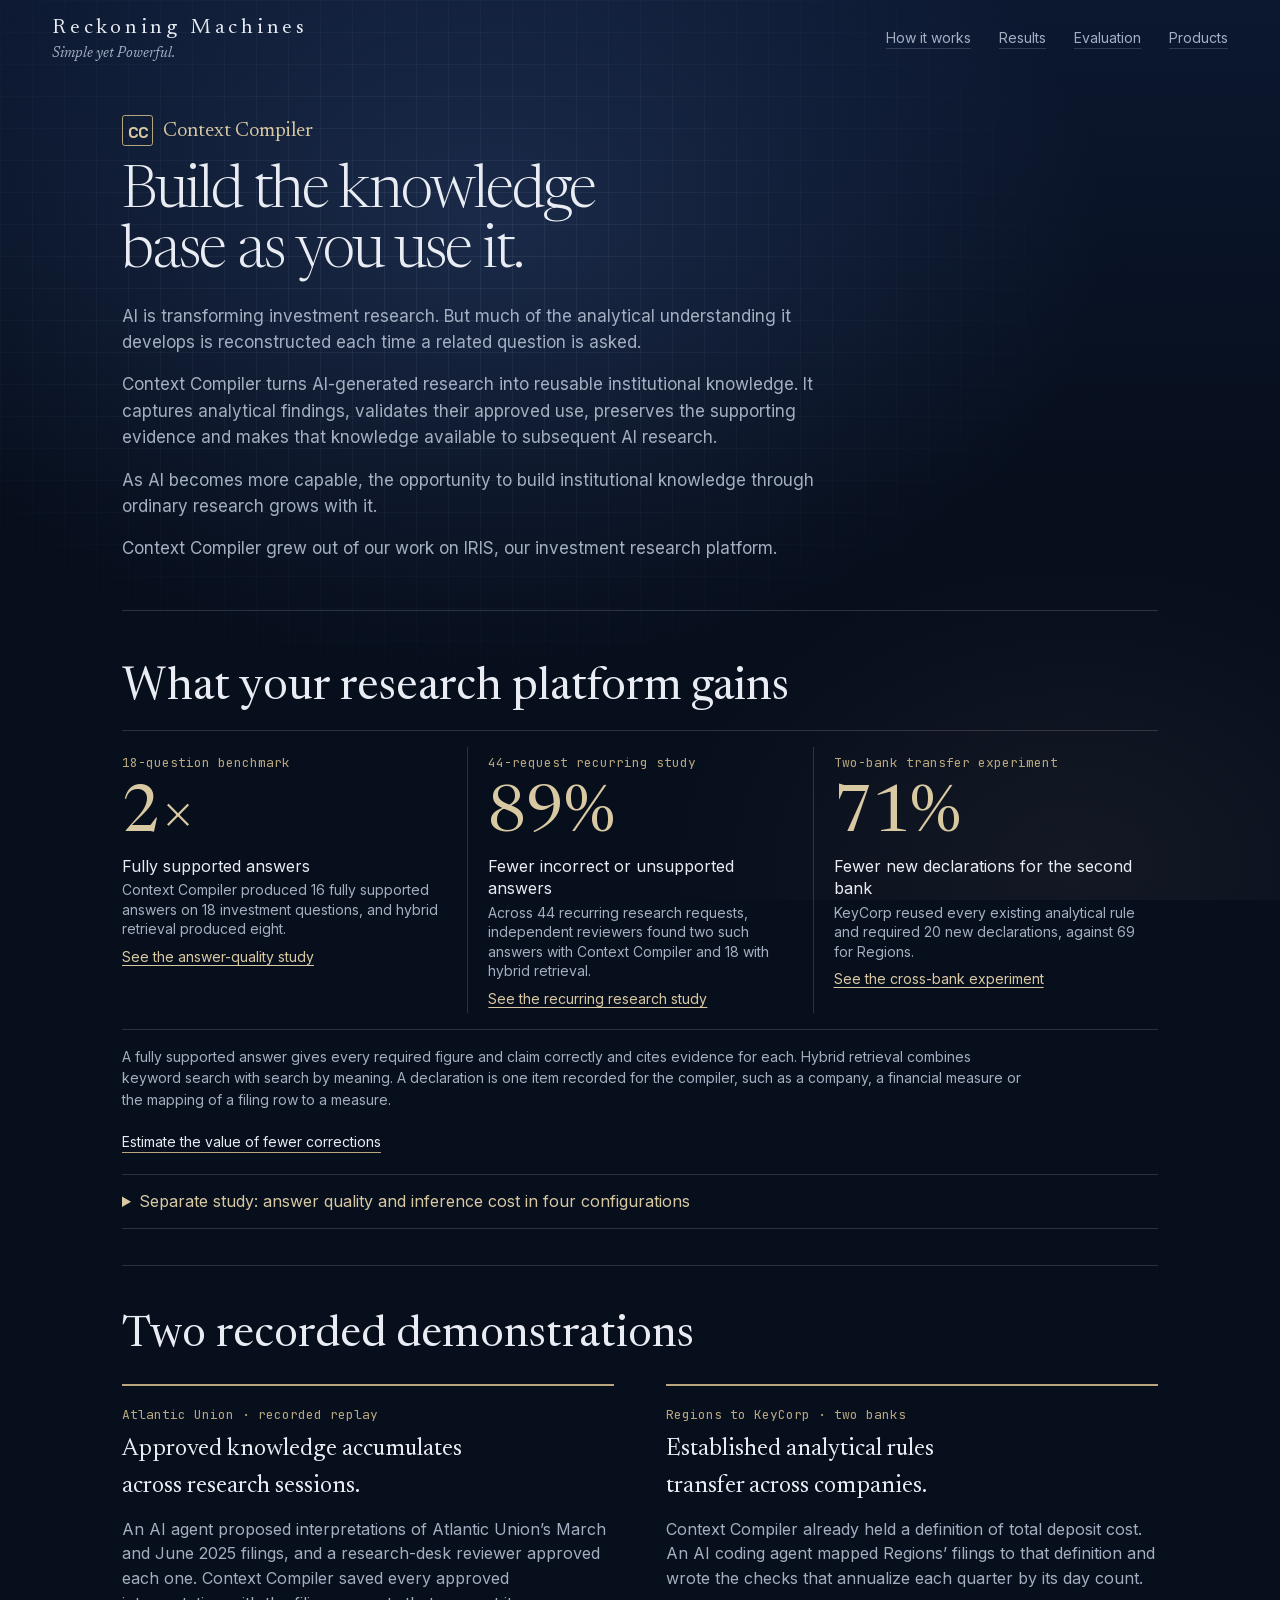
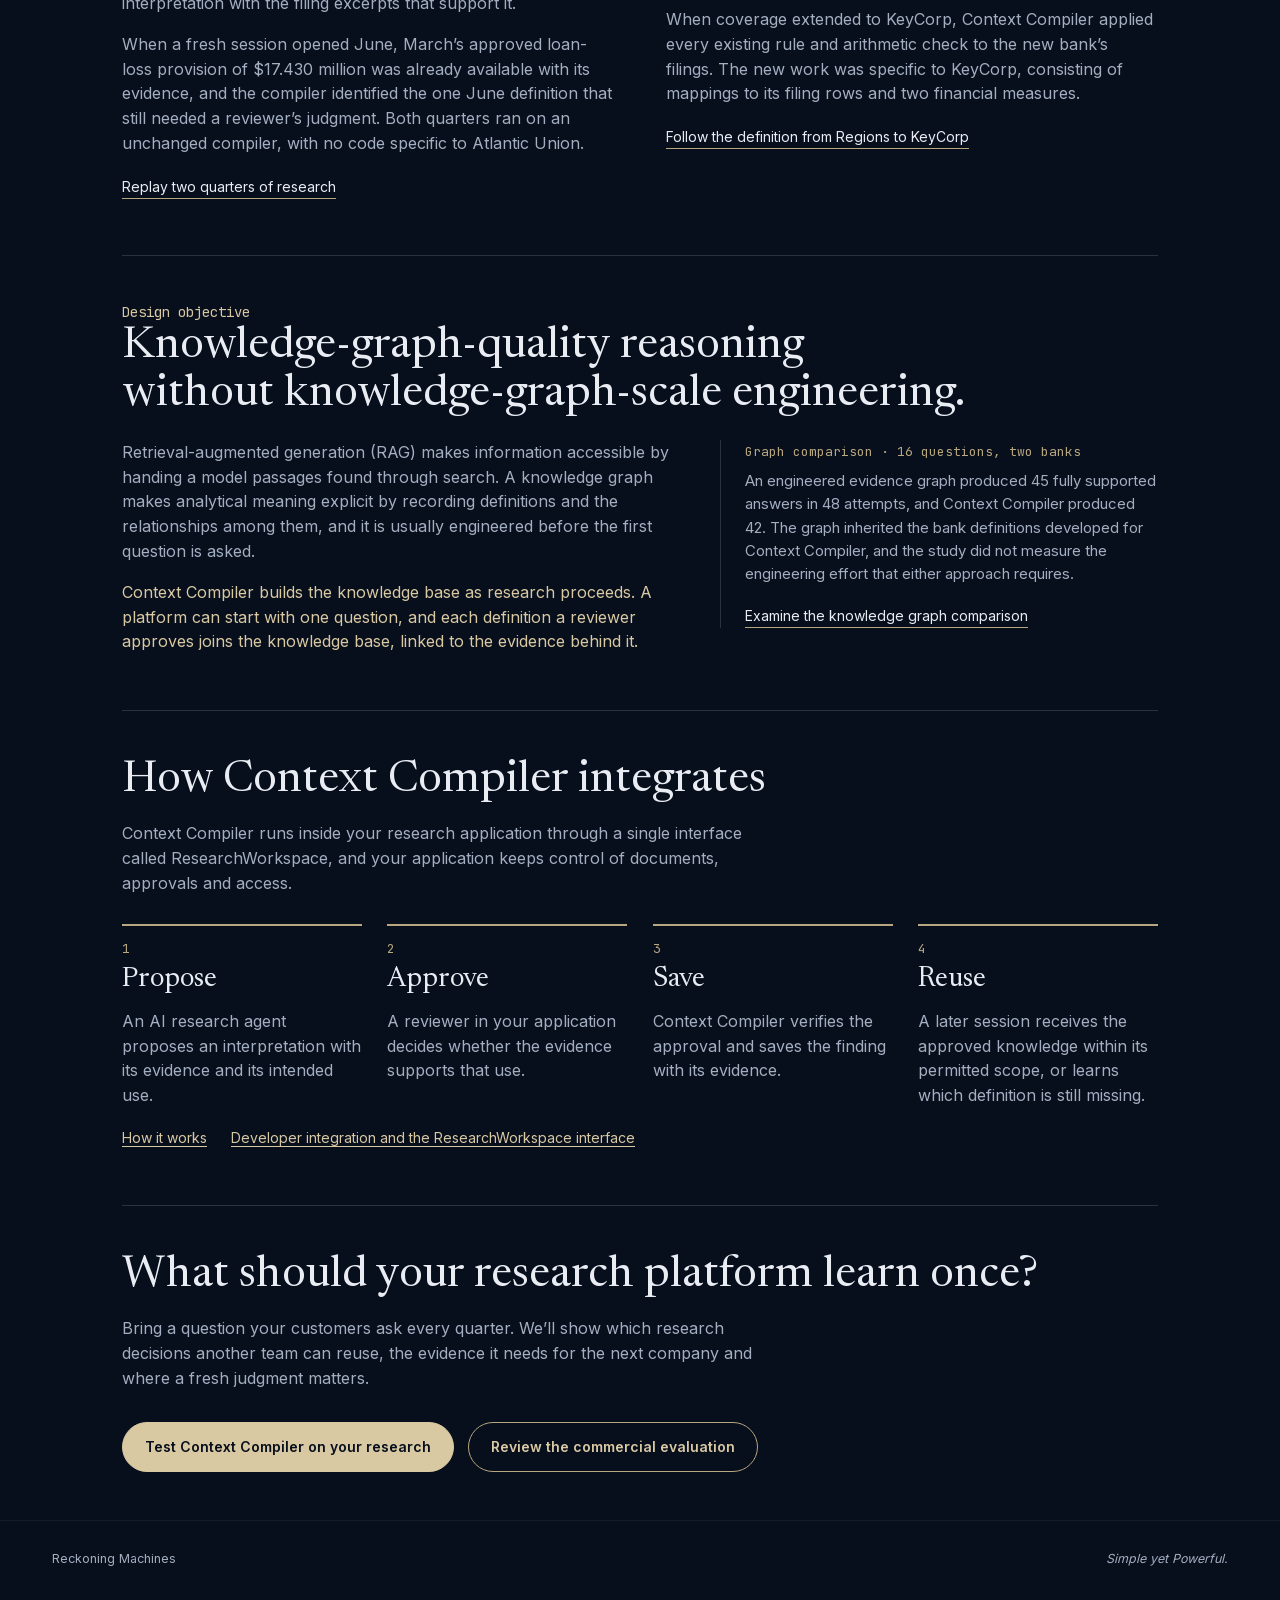
==== commit f5b159f2: "Explain Context Compiler’s origins in IRIS" ====
--- a/compiler/index.html
+++ b/compiler/index.html
@@ -23,6 +23,7 @@
             <p class="compiler-intro">AI is transforming investment research. But much of the analytical understanding it develops is reconstructed each time a related question is asked.</p>
             <p class="compiler-intro">Context Compiler turns AI-generated research into reusable institutional knowledge. It captures analytical findings, validates their approved use, preserves the supporting evidence and makes that knowledge available to subsequent AI research.</p>
             <p class="compiler-intro">As AI becomes more capable, the opportunity to build institutional knowledge through ordinary research grows with it.</p>
+            <p class="compiler-intro">Context Compiler grew out of our work on <a href="https://irisos.dev">IRIS</a>, our investment research platform.</p>
         </header>
 
         <section class="compiler-section api-results" id="evidence">
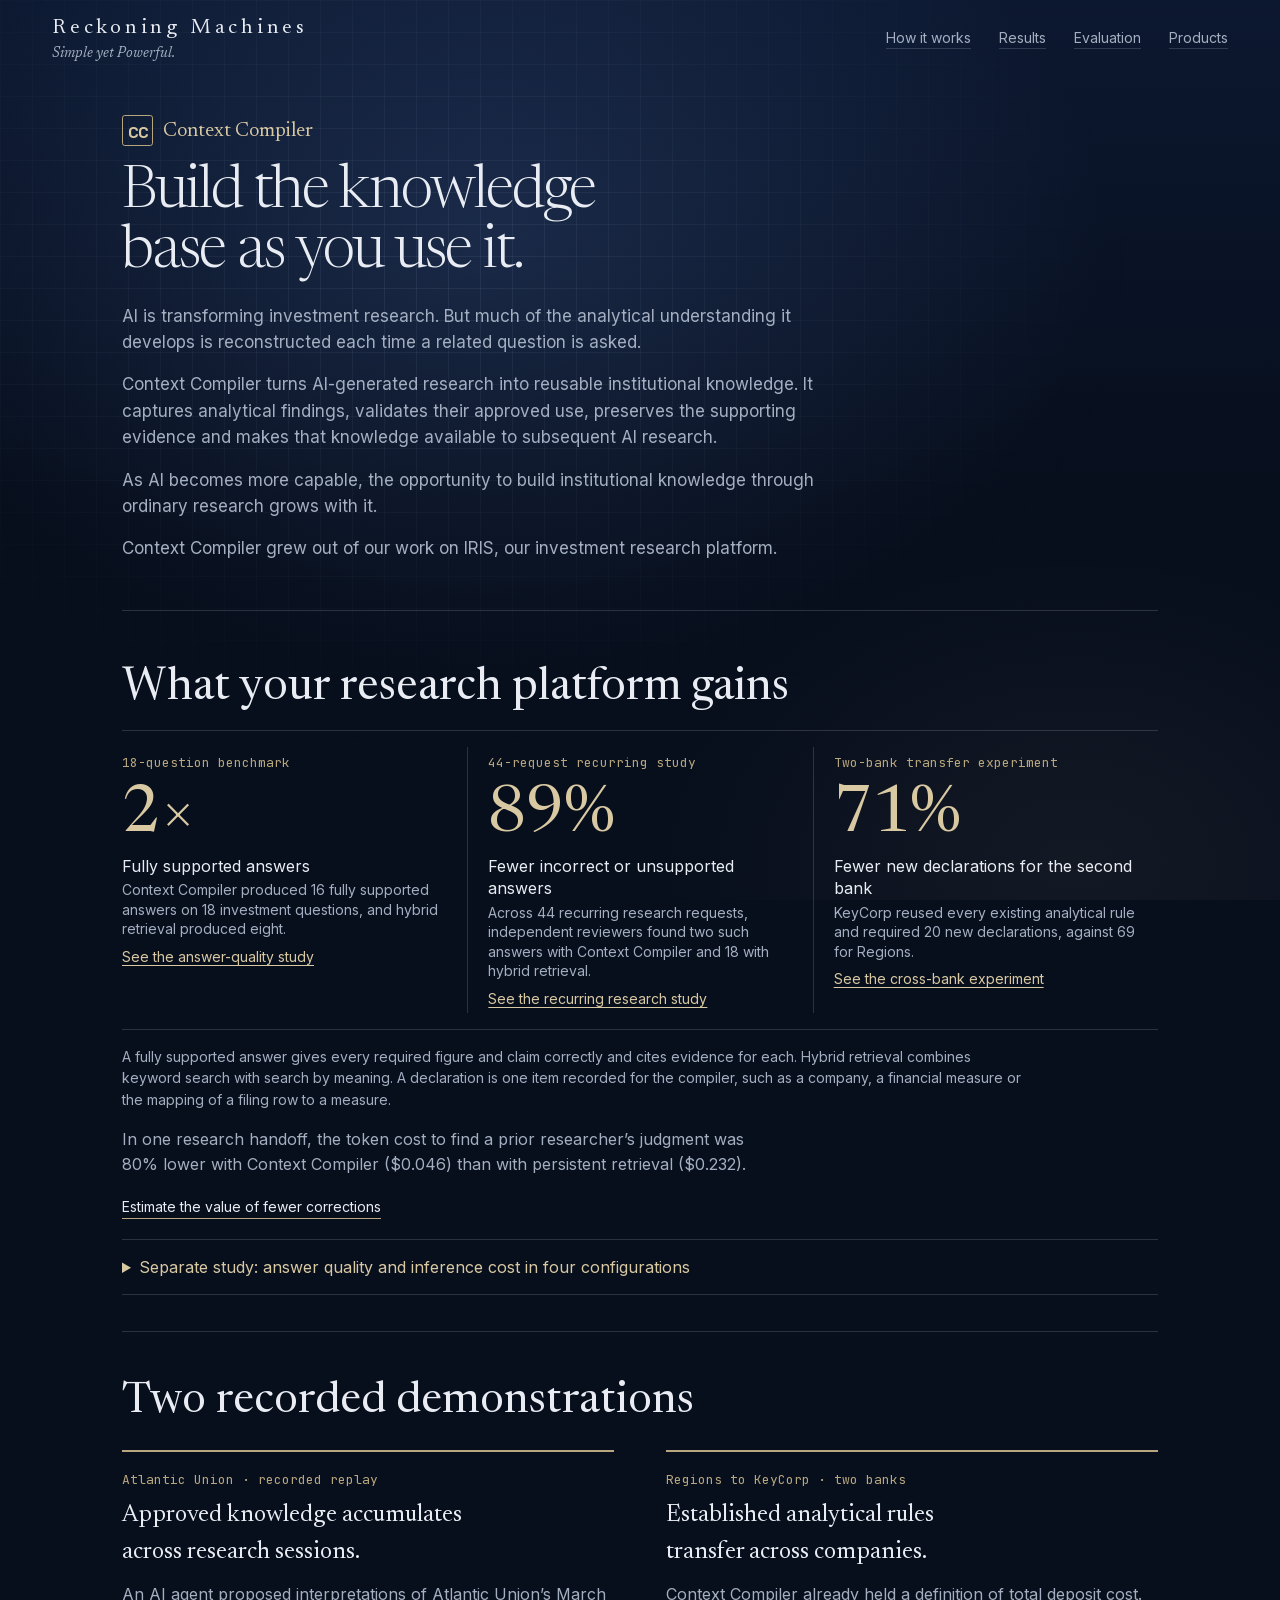
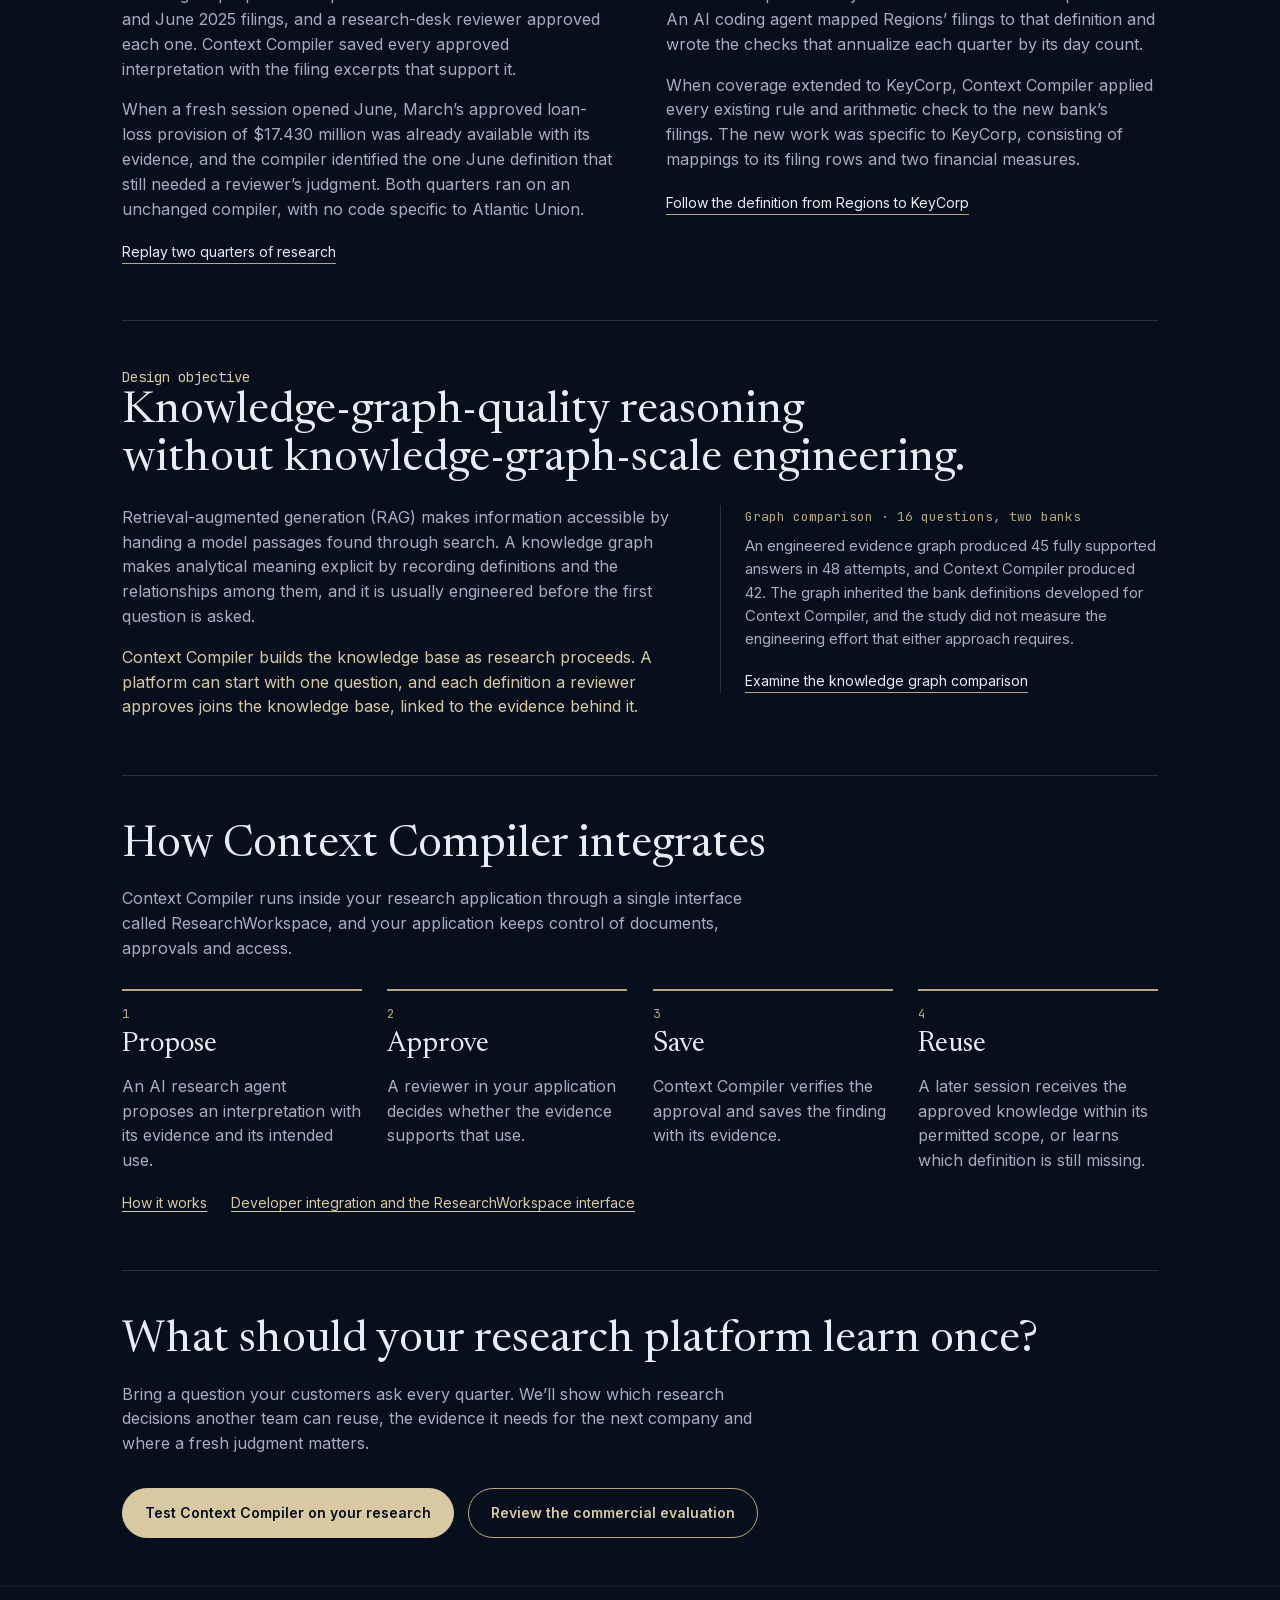
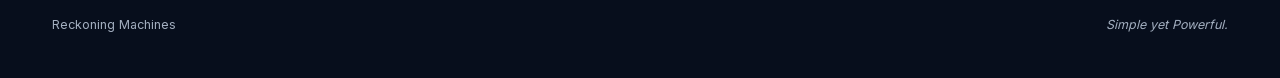
==== commit 8c4e7dd4: "Report token cost for a research handoff" ====
--- a/compiler/index.html
+++ b/compiler/index.html
@@ -34,6 +34,7 @@
                 <li id="reuse"><small class="study">Two-bank transfer experiment</small><strong>71%</strong>Fewer new declarations for the second bank<span>KeyCorp reused every existing analytical rule and required 20 new declarations, against 69 for Regions. <a href="/compiler/results/#recurring">See the cross-bank experiment</a></span></li>
             </ul>
             <p class="terms">A fully supported answer gives every required figure and claim correctly and cites evidence for each. Hybrid retrieval combines keyword search with search by meaning. A declaration is one item recorded for the compiler, such as a company, a financial measure or the mapping of a filing row to a measure.</p>
+            <p>In one research handoff, the token cost to find a prior researcher’s judgment was 80% lower with Context Compiler ($0.046) than with persistent retrieval ($0.232).</p>
             <a class="text-link" href="/compiler/evaluation/#analyst-time">Estimate the value of fewer corrections</a>
             <details class="method-note">
                 <summary>Separate study: answer quality and inference cost in four configurations</summary>
